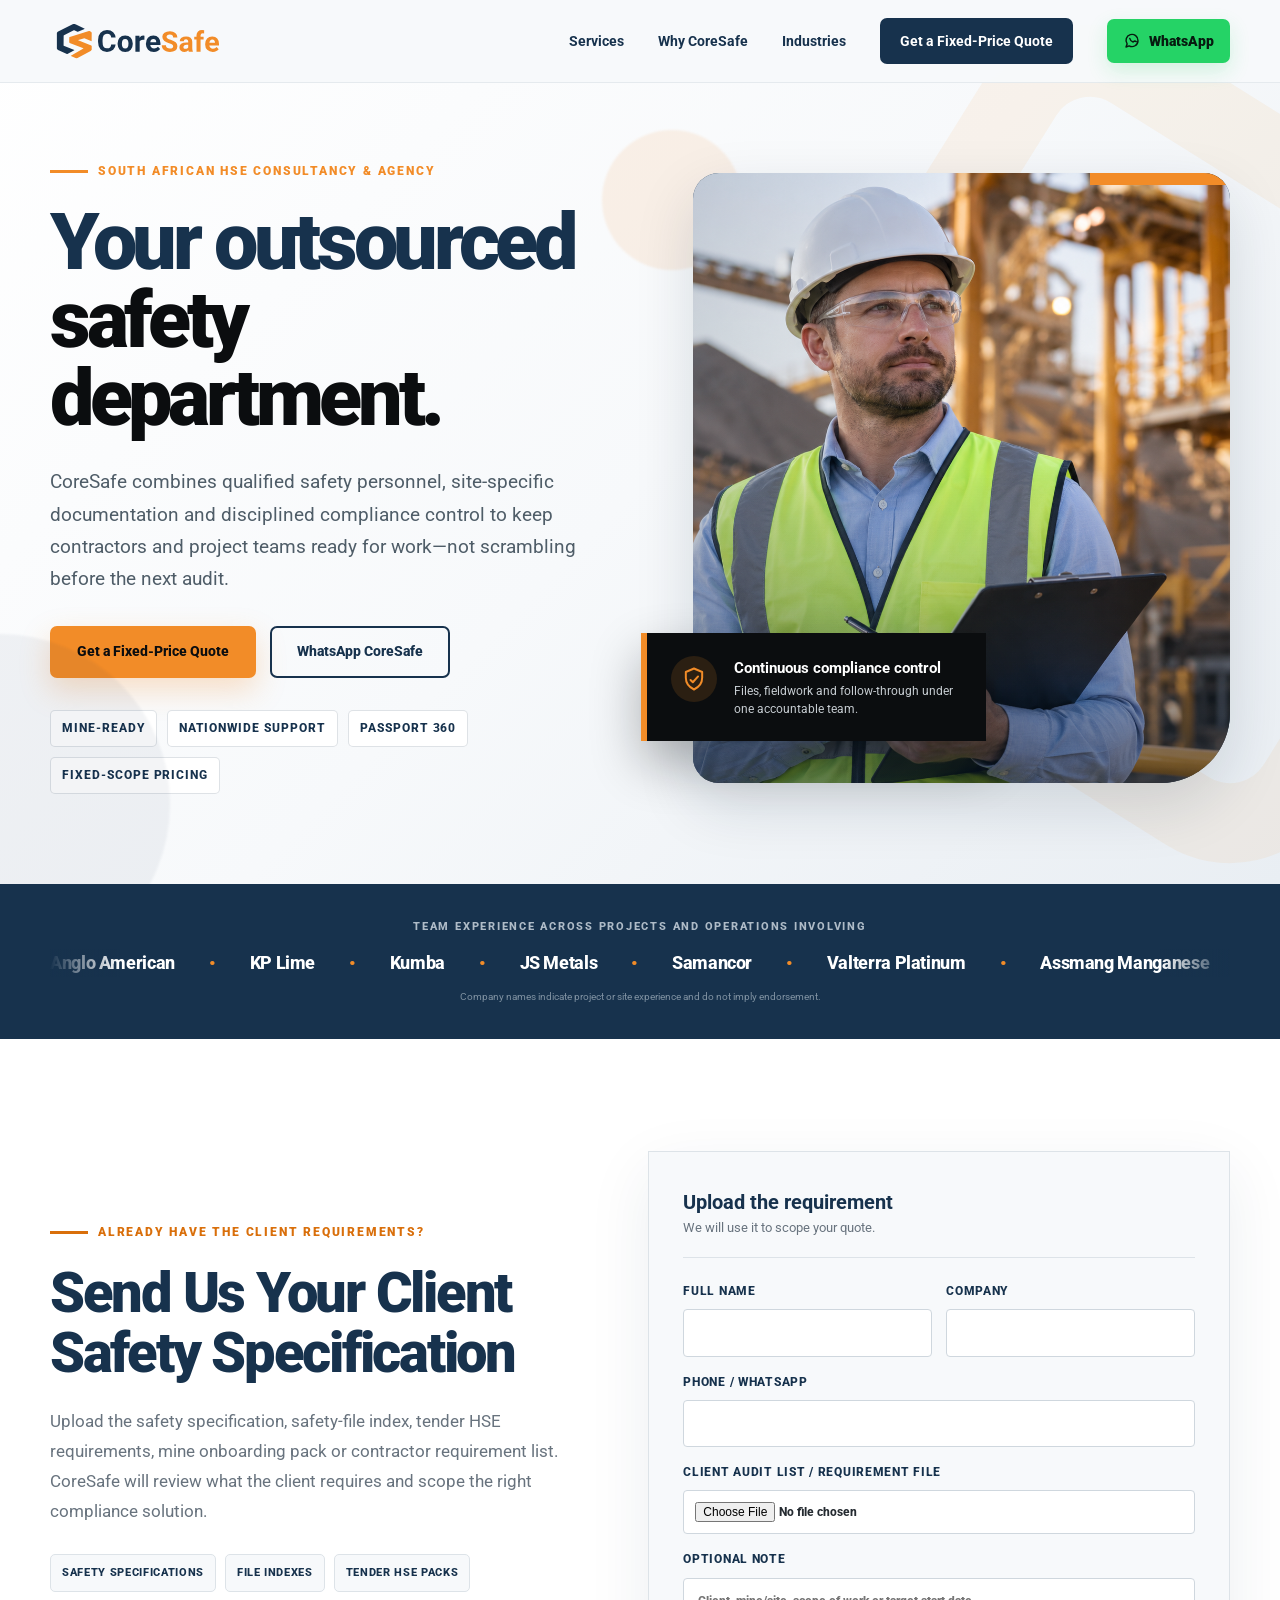
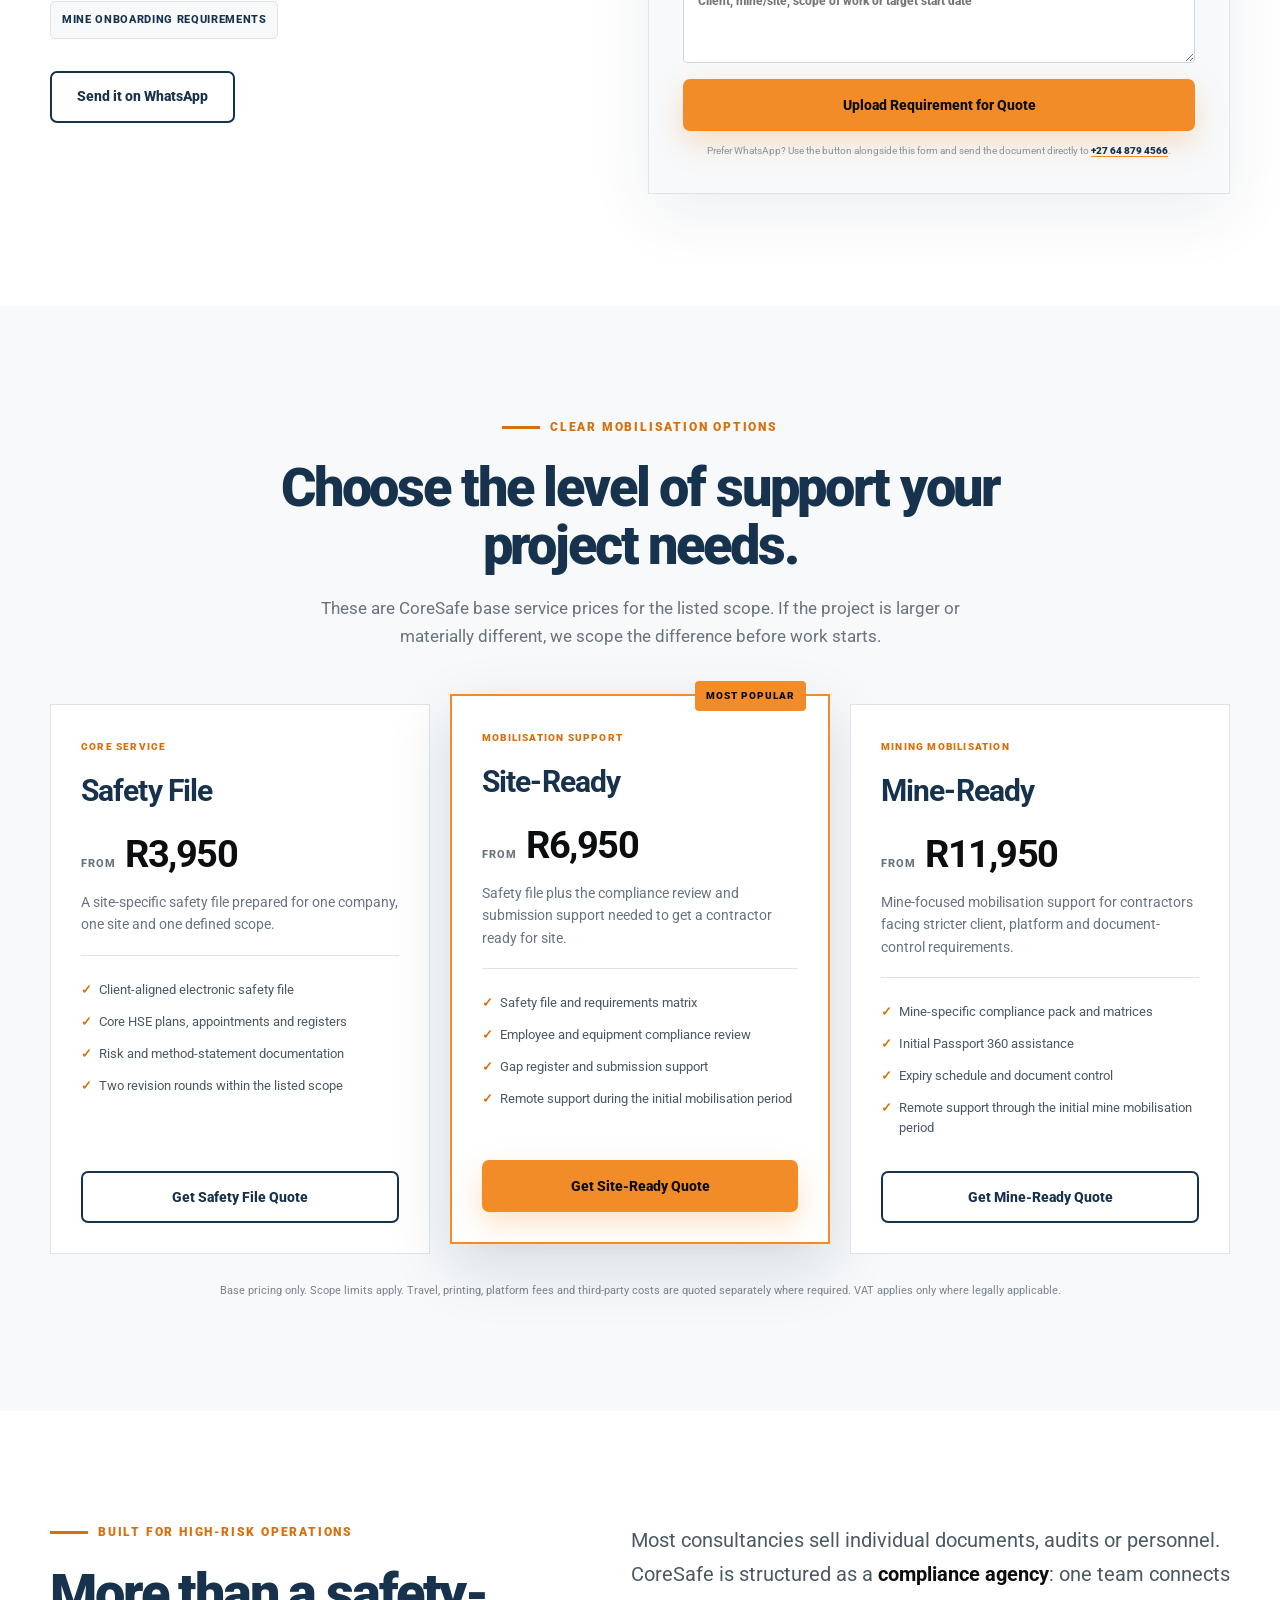
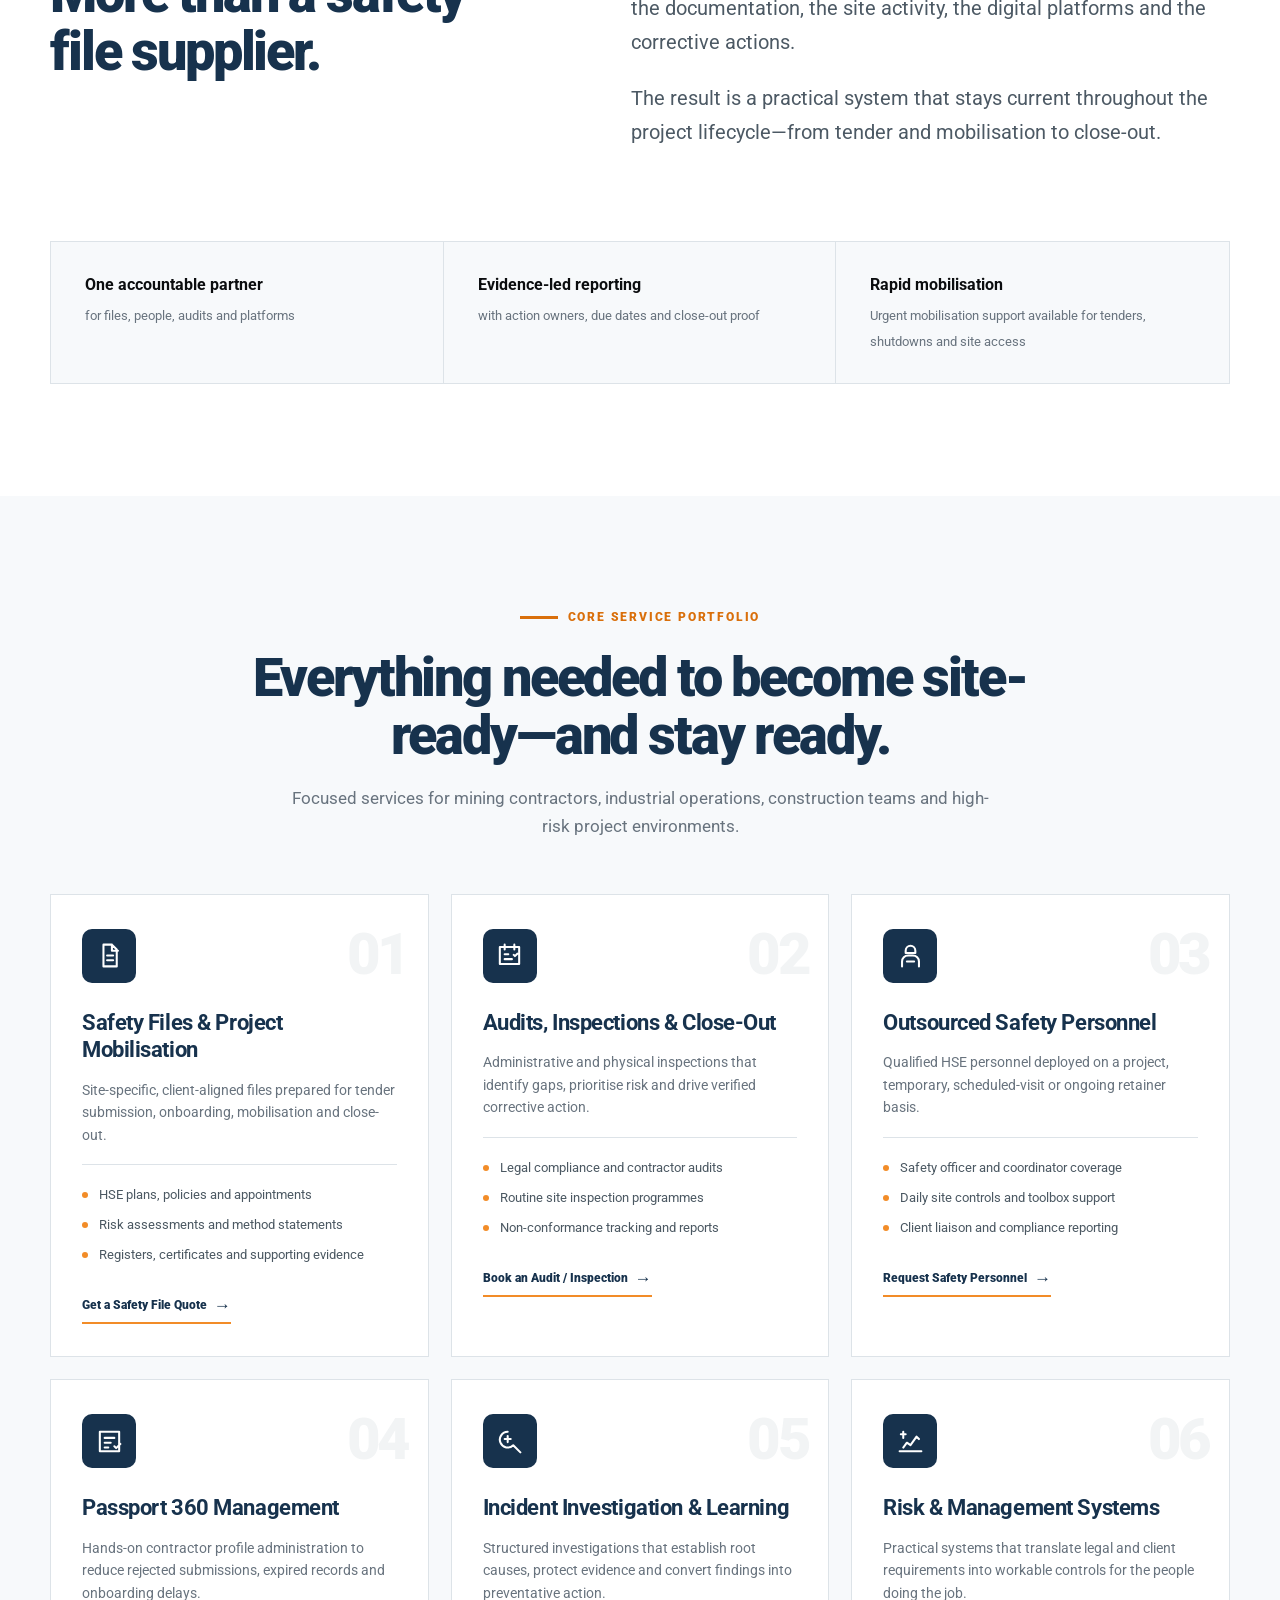
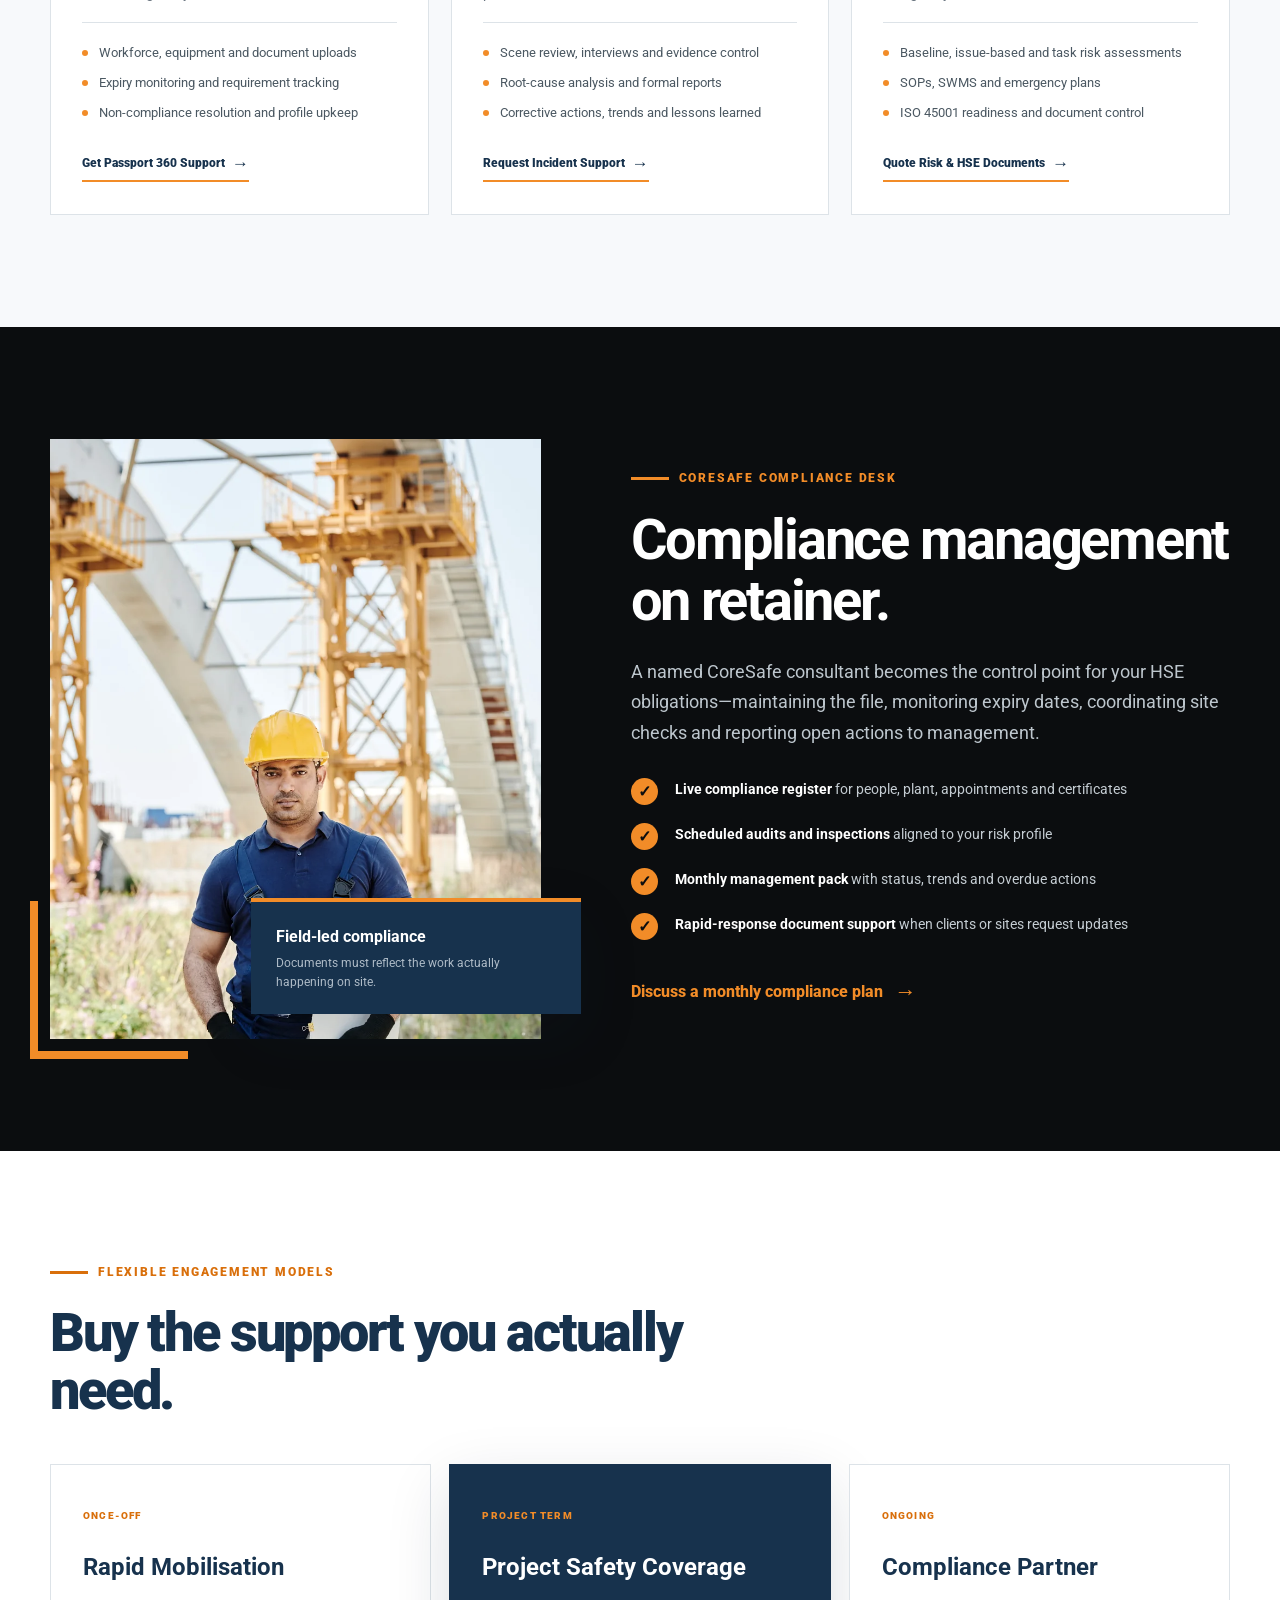
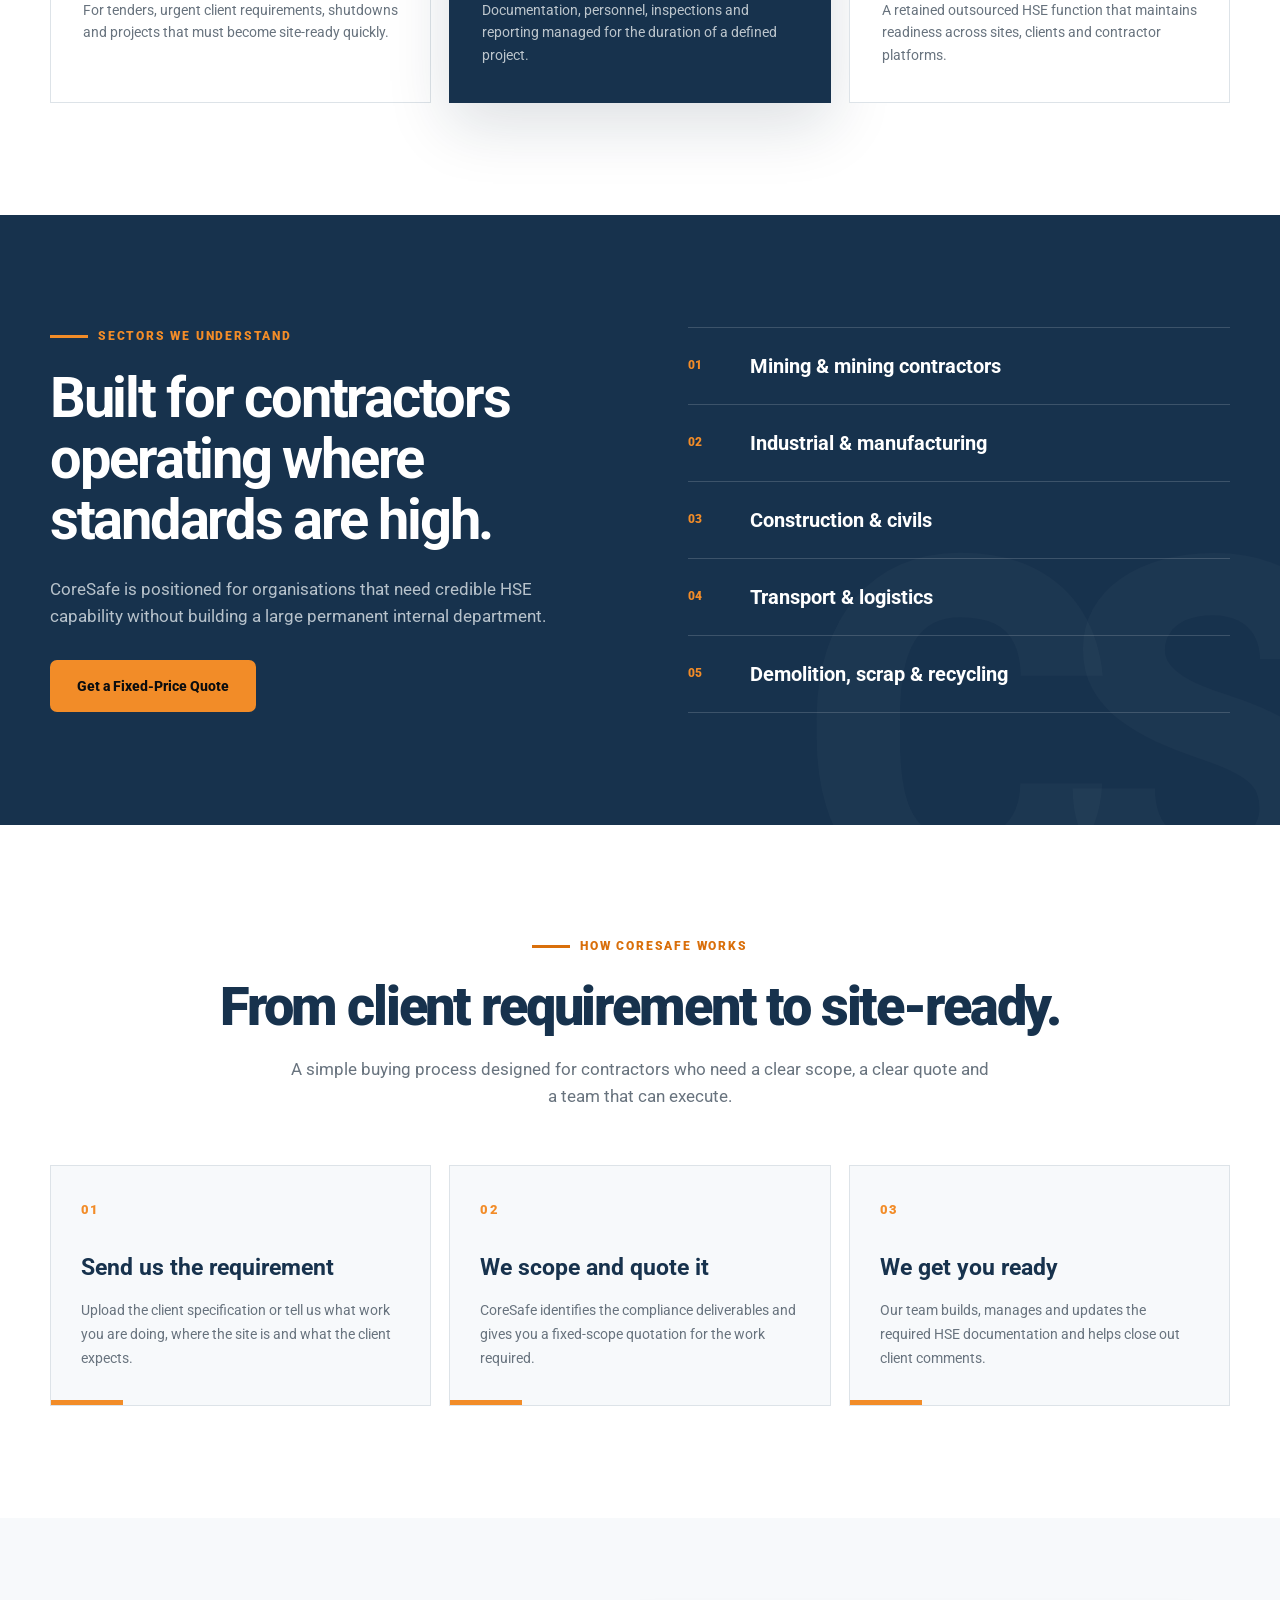
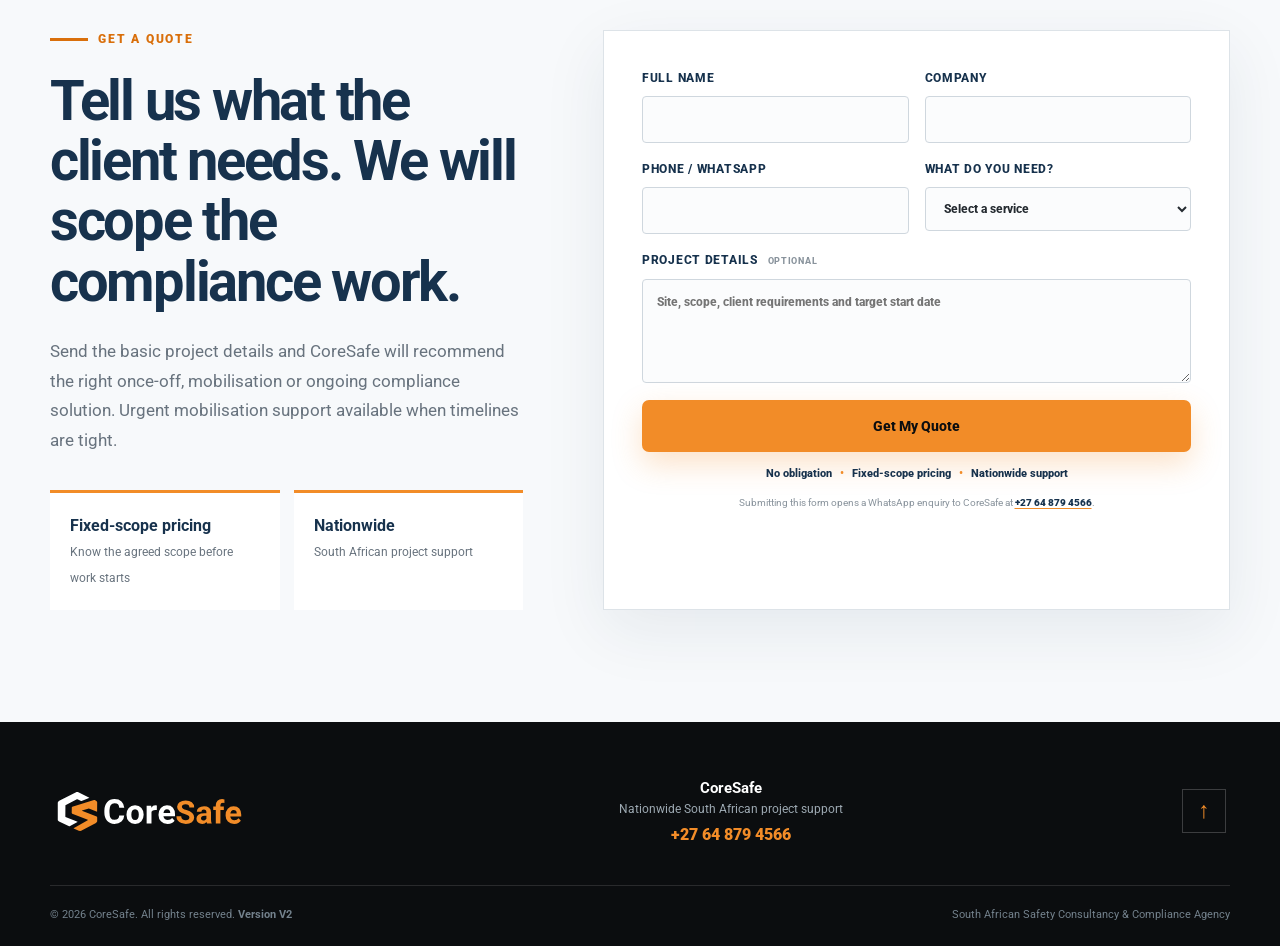
==== index.html @ 582e7f37 "Add files via upload" ====
<!doctype html>
<!-- Self-contained CoreSafe website: CSS, JavaScript and images are embedded for local Windows viewing. -->
<html lang="en-ZA">
<head>
  <meta charset="utf-8">
  <meta name="viewport" content="width=device-width, initial-scale=1">
  <title>CoreSafe | Safety Compliance Agency South Africa</title>
  <meta name="description" content="CoreSafe is a South African safety consultancy and outsourced HSE agency helping mining contractors, industrial businesses and project teams stay site-ready, audit-ready and compliant.">
  <meta name="theme-color" content="#17324D">
  <meta property="og:title" content="CoreSafe | Your Outsourced Safety Department">
  <meta property="og:description" content="Safety files, audits, inspections, incident investigations, outsourced safety personnel and Passport 360 management.">
  <meta property="og:type" content="website">
  <meta property="og:image" content="[data-uri]">
  <link rel="icon" href="[data-uri]">
  <link rel="apple-touch-icon" href="[data-uri]">
  <link rel="preconnect" href="https://fonts.googleapis.com">
  <link rel="preconnect" href="https://fonts.gstatic.com" crossorigin>
  <link href="https://fonts.googleapis.com/css2?family=Roboto:wght@400;500;700;800;900&display=swap" rel="stylesheet">
  <style>
:root {
  --navy:#17324D; --navy-dark:#0F2539; --orange:#F28C28; --orange-dark:#D96F0B;
  --cool:#F7F9FB; --white:#FFFFFF; --charcoal:#252B31; --black:#0B0D0F;
  --grey:#68737E; --line:#DDE3E8; --shadow:0 22px 60px rgba(15,37,57,.14);
  --radius:18px; --container:1180px;
}
*{box-sizing:border-box} html{scroll-behavior:smooth} body{margin:0;font-family:Roboto,Arial,sans-serif;color:var(--charcoal);background:var(--cool);line-height:1.6;-webkit-font-smoothing:antialiased}
img{max-width:100%;display:block} a{color:inherit;text-decoration:none} button,input,select,textarea{font:inherit}.container{width:min(var(--container),calc(100% - 40px));margin-inline:auto}.section-pad{padding:112px 0}.hidden{position:absolute!important;width:1px;height:1px;overflow:hidden;clip:rect(0,0,0,0)}
.skip-link{position:fixed;left:16px;top:-80px;background:var(--orange);color:var(--black);padding:12px 18px;z-index:1000;font-weight:800;border-radius:6px}.skip-link:focus{top:16px}
.site-header{position:fixed;top:0;left:0;right:0;z-index:100;background:rgba(247,249,251,.94);border-bottom:1px solid rgba(23,50,77,.08);backdrop-filter:blur(14px);transition:.25s}.site-header.scrolled{box-shadow:0 8px 32px rgba(15,37,57,.10)}.nav-wrap{height:82px;display:flex;align-items:center;justify-content:space-between}.brand img{width:190px;height:auto}.site-nav{display:flex;align-items:center;gap:34px;font-size:14px;font-weight:700;color:var(--navy)}.site-nav a:not(.nav-cta){position:relative}.site-nav a:not(.nav-cta)::after{content:"";position:absolute;left:0;right:100%;bottom:-7px;height:2px;background:var(--orange);transition:.2s}.site-nav a:not(.nav-cta):hover::after{right:0}.nav-cta{background:var(--navy);color:white;padding:12px 20px;border-radius:7px;transition:.2s}.nav-cta:hover{background:var(--orange);color:var(--black)}.whatsapp-button{display:inline-flex;align-items:center;gap:8px;background:#25D366;color:#071b10;padding:11px 16px;border-radius:7px;font-weight:900;transition:transform .2s,box-shadow .2s,background .2s;box-shadow:0 8px 20px rgba(37,211,102,.18)}.whatsapp-button:hover{background:#20bd5a;transform:translateY(-1px);box-shadow:0 12px 28px rgba(37,211,102,.25)}.whatsapp-button svg{width:18px;height:18px;fill:none;stroke:currentColor;stroke-width:1.9;stroke-linecap:round;stroke-linejoin:round;flex:0 0 auto}.nav-toggle{display:none;background:none;border:0;width:42px;height:42px;padding:9px}.nav-toggle span{display:block;height:2px;background:var(--navy);margin:5px 0;transition:.2s}
.hero{min-height:820px;padding:162px 0 90px;position:relative;overflow:hidden;background:linear-gradient(135deg,#fff 0%,#f7f9fb 52%,#e9eef3 100%)}.hero::before{content:"";position:absolute;width:520px;height:520px;right:-220px;top:100px;border:80px solid rgba(242,140,40,.07);transform:rotate(32deg);border-radius:120px}.hero-shape{position:absolute;border-radius:999px;filter:blur(1px)}.hero-shape-one{width:340px;height:340px;background:rgba(23,50,77,.05);left:-170px;bottom:-90px}.hero-shape-two{width:140px;height:140px;background:rgba(242,140,40,.10);left:47%;top:130px}.hero-grid{display:grid;grid-template-columns:1.03fr .97fr;align-items:center;gap:72px}.eyebrow{text-transform:uppercase;letter-spacing:.15em;font-size:12px;font-weight:900;color:var(--orange);display:flex;align-items:center;gap:10px;margin-bottom:22px}.eyebrow span{display:inline-block;width:38px;height:3px;background:currentColor}.eyebrow.dark{color:var(--orange-dark)}.eyebrow.light{color:var(--orange)}.hero h1{font-size:clamp(52px,6.2vw,82px);line-height:.98;letter-spacing:-.055em;margin:0;color:var(--navy);font-weight:900}.hero h1 em{font-style:normal;color:var(--black)}.hero-lead{font-size:19px;line-height:1.7;color:#4f5d68;max-width:650px;margin:30px 0}.hero-actions{display:flex;gap:14px;flex-wrap:wrap}.button{display:inline-flex;align-items:center;justify-content:center;min-height:52px;padding:0 25px;border-radius:7px;font-weight:800;font-size:14px;border:2px solid transparent;cursor:pointer;transition:transform .2s,box-shadow .2s,background .2s,color .2s}.button:hover{transform:translateY(-2px)}.button-primary{background:var(--orange);color:var(--black);box-shadow:0 12px 30px rgba(242,140,40,.25)}.button-primary:hover{background:#ff9c3a;box-shadow:0 16px 38px rgba(242,140,40,.32)}.button-secondary{border-color:var(--navy);color:var(--navy);background:transparent}.button-secondary:hover{background:var(--navy);color:white}.button-orange{background:var(--orange);color:var(--black)}.hero-badges{display:flex;gap:10px;flex-wrap:wrap;margin-top:32px}.hero-badges span{font-size:12px;font-weight:800;text-transform:uppercase;letter-spacing:.08em;padding:8px 11px;border:1px solid rgba(23,50,77,.14);background:white;border-radius:5px;color:var(--navy)}.hero-visual{position:relative}.hero-image-wrap{position:relative;border-radius:26px 26px 70px 26px;overflow:hidden;box-shadow:var(--shadow);height:610px;background:var(--navy)}.hero-image-wrap img{width:100%;height:100%;object-fit:cover;object-position:center 42%}.image-overlay{position:absolute;inset:0;background:linear-gradient(180deg,transparent 48%,rgba(15,37,57,.46)),linear-gradient(90deg,rgba(23,50,77,.16),transparent 46%)}.hero-image-wrap::after{content:"";position:absolute;width:140px;height:12px;background:var(--orange);right:0;top:0}.audit-card{position:absolute;left:-52px;bottom:42px;width:345px;background:var(--black);color:white;border-left:6px solid var(--orange);padding:23px 24px;display:grid;grid-template-columns:48px 1fr;gap:15px;box-shadow:0 22px 50px rgba(11,13,15,.30)}.audit-icon{width:46px;height:46px;border-radius:50%;background:rgba(242,140,40,.14);display:grid;place-items:center}.audit-icon svg{width:28px;fill:none;stroke:var(--orange);stroke-width:1.7;stroke-linecap:round;stroke-linejoin:round}.audit-card strong{display:block;font-size:15px;margin-bottom:3px}.audit-card span{font-size:12px;color:#c7cdd2;line-height:1.45;display:block}
.experience-strip{background:var(--navy);color:white;padding:34px 0;text-align:center;overflow:hidden}.experience-strip p{font-size:11px;text-transform:uppercase;letter-spacing:.16em;color:#aebbc7;font-weight:800;margin:0 0 13px}.experience-marquee{width:100%;overflow:hidden;position:relative}.experience-marquee::before,.experience-marquee::after{content:"";position:absolute;top:0;bottom:0;width:70px;z-index:2;pointer-events:none}.experience-marquee::before{left:0;background:linear-gradient(90deg,var(--navy),rgba(23,50,77,0))}.experience-marquee::after{right:0;background:linear-gradient(270deg,var(--navy),rgba(23,50,77,0))}.experience-track{display:flex;align-items:center;width:max-content;animation:experience-scroll 28s linear infinite;will-change:transform}.experience-marquee:hover .experience-track{animation-play-state:paused}.experience-names{display:flex;align-items:center;gap:34px;flex:0 0 auto;padding-right:34px}.experience-names span{font-weight:800;font-size:18px;letter-spacing:-.02em;white-space:nowrap}.experience-names span::after{content:"•";color:var(--orange);margin-left:34px}.experience-strip small{display:block;margin-top:12px;color:#7f91a1;font-size:10px}@keyframes experience-scroll{from{transform:translateX(0)}to{transform:translateX(-50%)}}
.positioning{background:white}.positioning-grid{display:grid;grid-template-columns:.9fr 1.1fr;gap:90px;align-items:start}.section-heading h2{font-size:clamp(38px,4.2vw,60px);line-height:1.08;letter-spacing:-.04em;color:var(--navy);margin:0;font-weight:900}.section-heading p{color:var(--grey);max-width:700px;font-size:17px;margin:20px auto 0}.section-heading.centre{text-align:center;max-width:850px;margin:0 auto 54px}.section-heading.centre .eyebrow{justify-content:center}.positioning-copy p{font-size:20px;color:#4c5964;margin:0 0 22px;line-height:1.7}.positioning-copy strong{color:var(--black)}.stat-band{margin-top:70px;background:var(--cool);border:1px solid var(--line);display:grid;grid-template-columns:repeat(3,1fr)}.stat-band>div{padding:30px 34px;border-right:1px solid var(--line)}.stat-band>div:last-child{border-right:0}.stat-band strong{display:block;color:var(--black);font-size:16px;margin-bottom:4px}.stat-band span{font-size:13px;color:var(--grey)}
.services{background:var(--cool)}.service-grid{display:grid;grid-template-columns:repeat(3,1fr);gap:22px}.service-card{position:relative;background:white;border:1px solid var(--line);padding:34px 31px 32px;min-height:420px;overflow:hidden;transition:.25s}.service-card:hover{transform:translateY(-7px);box-shadow:var(--shadow);border-color:transparent}.service-number{position:absolute;right:20px;top:13px;font-size:58px;font-weight:900;color:rgba(23,50,77,.055);letter-spacing:-.06em}.service-icon{width:54px;height:54px;background:var(--navy);border-radius:10px;display:grid;place-items:center;margin-bottom:26px;transition:.25s}.service-card:hover .service-icon{background:var(--orange)}.service-icon svg{width:29px;fill:none;stroke:white;stroke-width:1.7;stroke-linecap:round;stroke-linejoin:round}.service-card:hover .service-icon svg{stroke:var(--black)}.service-card h3{font-size:22px;line-height:1.25;color:var(--navy);margin:0 0 15px;letter-spacing:-.02em}.service-card p{font-size:14px;color:var(--grey);margin:0 0 18px}.service-card ul{padding:0;margin:0;list-style:none;border-top:1px solid var(--line);padding-top:15px}.service-card li{font-size:12.5px;color:#4b5862;padding:5px 0 5px 17px;position:relative}.service-card li::before{content:"";width:6px;height:6px;background:var(--orange);position:absolute;left:0;top:12px;border-radius:50%}
.control-section{background:var(--black);color:white}.control-grid{display:grid;grid-template-columns:.9fr 1.1fr;gap:90px;align-items:center}.control-image{position:relative}.control-image img{height:600px;width:100%;object-fit:cover;object-position:center 35%;filter:saturate(.82) contrast(1.03)}.control-image::before{content:"";position:absolute;left:-20px;bottom:-20px;width:150px;height:150px;border-left:8px solid var(--orange);border-bottom:8px solid var(--orange);z-index:2}.control-caption{position:absolute;bottom:25px;right:-40px;background:var(--navy);max-width:330px;padding:22px 25px;border-top:4px solid var(--orange);box-shadow:var(--shadow)}.control-caption strong{display:block;font-size:16px}.control-caption span{display:block;font-size:12px;color:#aebbc7;margin-top:4px}.control-copy h2,.industries-copy h2{font-size:clamp(40px,4.4vw,62px);line-height:1.08;letter-spacing:-.04em;margin:0 0 25px;color:white}.control-copy>p{color:#bdc6cd;font-size:18px;line-height:1.7;margin-bottom:30px}.check-list{display:grid;gap:18px}.check-list>div{display:grid;grid-template-columns:32px 1fr;gap:12px;align-items:start}.check-list i{font-style:normal;width:27px;height:27px;display:grid;place-items:center;border-radius:50%;background:var(--orange);color:var(--black);font-weight:900}.check-list span{font-size:14px;color:#c5cdd3}.check-list strong{color:white}.text-link{display:inline-flex;gap:12px;align-items:center;color:var(--orange);font-weight:800;margin-top:34px}.text-link span{font-size:22px;transition:.2s}.text-link:hover span{transform:translateX(5px)}
.models{background:white}.models .section-heading{max-width:760px;margin-bottom:44px}.model-grid{display:grid;grid-template-columns:repeat(3,1fr);gap:18px}.model-card{border:1px solid var(--line);padding:36px 32px;position:relative;background:white}.model-card.featured{background:var(--navy);color:white;border-color:var(--navy);transform:translateY(-10px);box-shadow:var(--shadow)}.model-tag{display:inline-block;text-transform:uppercase;letter-spacing:.12em;font-size:10px;font-weight:900;color:var(--orange-dark);margin-bottom:24px}.model-card.featured .model-tag{color:var(--orange)}.model-card h3{margin:0 0 12px;color:var(--navy);font-size:24px}.model-card.featured h3{color:white}.model-card p{margin:0;color:var(--grey);font-size:14px}.model-card.featured p{color:#bdc6cd}
.industries{background:var(--navy);color:white;position:relative;overflow:hidden}.industries::after{content:"CS";position:absolute;right:-20px;bottom:-150px;font-size:480px;line-height:1;font-weight:900;color:rgba(255,255,255,.025);letter-spacing:-.12em}.industries-grid{display:grid;grid-template-columns:1fr 1fr;gap:95px;position:relative;z-index:1}.industries-copy p{color:#b7c2cb;font-size:17px;max-width:580px;margin-bottom:30px}.industry-list{border-top:1px solid rgba(255,255,255,.16)}.industry-list div{display:grid;grid-template-columns:62px 1fr;align-items:center;border-bottom:1px solid rgba(255,255,255,.16);padding:22px 0}.industry-list span{color:var(--orange);font-size:12px;font-weight:900}.industry-list strong{font-size:20px}
.contact{background:var(--cool)}.contact-grid{display:grid;grid-template-columns:.86fr 1.14fr;gap:80px}.contact-copy h2{font-size:clamp(40px,4.4vw,62px);line-height:1.07;letter-spacing:-.04em;color:var(--navy);margin:0 0 25px}.contact-copy>p{font-size:17px;color:var(--grey);line-height:1.75}.contact-points{display:grid;grid-template-columns:1fr 1fr;gap:14px;margin-top:34px}.contact-points>div{border-top:3px solid var(--orange);background:white;padding:20px}.contact-points strong{display:block;color:var(--navy)}.contact-points span{font-size:12px;color:var(--grey)}.contact-form{background:white;padding:38px;border:1px solid var(--line);box-shadow:0 20px 60px rgba(23,50,77,.08)}.field-row{display:grid;grid-template-columns:1fr 1fr;gap:16px}.contact-form label{display:block;font-size:12px;text-transform:uppercase;letter-spacing:.06em;font-weight:800;color:var(--navy);margin-bottom:17px}.contact-form input,.contact-form select,.contact-form textarea{display:block;width:100%;border:1px solid #cfd7de;background:#fbfcfd;margin-top:8px;padding:13px 14px;color:var(--charcoal);outline:none;border-radius:4px;transition:.2s}.contact-form input:focus,.contact-form select:focus,.contact-form textarea:focus{border-color:var(--orange);box-shadow:0 0 0 3px rgba(242,140,40,.13)}.form-button{width:100%;border:0}.form-note{font-size:10px;color:#8a949d;text-align:center;margin:12px 0 0}.form-note a{color:var(--navy);font-weight:900;text-decoration:underline;text-decoration-color:var(--orange);text-underline-offset:2px}
.site-footer{background:var(--black);color:white;padding:54px 0 22px}.footer-top{display:grid;grid-template-columns:230px 1fr 48px;gap:40px;align-items:center;padding-bottom:38px;border-bottom:1px solid rgba(255,255,255,.12)}.footer-top img{width:215px}.footer-top p{color:#9da9b2;margin:0;text-align:center}.back-top{width:44px;height:44px;border:1px solid rgba(255,255,255,.2);display:grid;place-items:center;color:var(--orange);font-size:23px}.back-top:hover{background:var(--orange);color:var(--black)}.footer-bottom{padding-top:20px;display:flex;justify-content:space-between;color:#73818c;font-size:11px}
.reveal{opacity:0;transform:translateY(24px);transition:opacity .65s ease,transform .65s ease}.reveal.visible{opacity:1;transform:none}.delay-1{transition-delay:.1s}.delay-2{transition-delay:.2s}
@media (max-width:980px){.section-pad{padding:85px 0}.hero-grid,.positioning-grid,.control-grid,.industries-grid,.contact-grid{grid-template-columns:1fr}.hero{padding-top:135px}.hero-grid{gap:55px}.hero-visual{max-width:680px}.audit-card{left:20px}.positioning-grid,.control-grid,.industries-grid,.contact-grid{gap:50px}.service-grid{grid-template-columns:repeat(2,1fr)}.stat-band{grid-template-columns:1fr}.stat-band>div{border-right:0;border-bottom:1px solid var(--line)}.stat-band>div:last-child{border-bottom:0}.control-image{max-width:720px}.control-caption{right:20px}.model-grid{grid-template-columns:1fr}.model-card.featured{transform:none}.industries::after{font-size:300px}.footer-top{grid-template-columns:1fr;text-align:center}.footer-top img{margin:auto}.back-top{margin:auto}.footer-bottom{flex-direction:column;gap:8px;text-align:center}}
@media (max-width:760px){.container{width:min(var(--container),calc(100% - 28px))}.nav-wrap{height:72px}.brand img{width:170px}.nav-toggle{display:block;z-index:2}.site-nav{position:absolute;left:0;right:0;top:71px;background:var(--cool);padding:24px 20px 28px;display:none;flex-direction:column;align-items:stretch;gap:8px;border-bottom:1px solid var(--line);box-shadow:0 18px 32px rgba(15,37,57,.12)}.site-nav.open{display:flex}.site-nav a{padding:11px 7px}.nav-cta{text-align:center;margin-top:6px}.whatsapp-button{justify-content:center;margin-top:0}.hero{min-height:auto;padding:125px 0 70px}.hero h1{font-size:48px}.hero-lead{font-size:16px}.hero-image-wrap{height:480px;border-radius:20px 20px 48px 20px}.audit-card{position:relative;left:auto;bottom:auto;width:calc(100% - 28px);margin:-58px auto 0}.experience-names{gap:26px;padding-right:26px}.experience-names span{font-size:15px}.experience-names span::after{margin-left:26px}.section-heading h2,.control-copy h2,.industries-copy h2,.contact-copy h2{font-size:38px}.positioning-copy p{font-size:17px}.service-grid{grid-template-columns:1fr}.service-card{min-height:auto}.control-image img{height:480px}.control-caption{position:relative;right:auto;bottom:auto;margin:-62px 20px 0}.field-row,.contact-points{grid-template-columns:1fr}.contact-form{padding:27px 20px}.footer-bottom{font-size:10px}}
@media (prefers-reduced-motion:reduce){html{scroll-behavior:auto}.reveal{opacity:1;transform:none;transition:none}.button,.service-card{transition:none}.experience-marquee{overflow-x:auto}.experience-track{animation:none;transform:none}}

</style>

<style id="v2-conversion-styles">
.specification-lead{background:white}.specification-grid{display:grid;grid-template-columns:.95fr 1.05fr;gap:72px;align-items:center}.specification-copy h2{font-size:clamp(40px,4.4vw,62px);line-height:1.06;letter-spacing:-.04em;color:var(--navy);margin:0 0 24px;font-weight:900}.specification-copy>p{font-size:17px;line-height:1.75;color:var(--grey);max-width:620px}.specification-cues{display:flex;flex-wrap:wrap;gap:9px;margin:28px 0}.specification-cues span{background:var(--cool);border:1px solid var(--line);color:var(--navy);font-size:11px;font-weight:800;text-transform:uppercase;letter-spacing:.06em;padding:9px 11px;border-radius:5px}.spec-whatsapp{margin-top:4px}.specification-form{background:var(--cool);border:1px solid var(--line);padding:34px;box-shadow:0 20px 60px rgba(23,50,77,.08)}.spec-form-heading{display:flex;flex-direction:column;margin-bottom:24px;padding-bottom:18px;border-bottom:1px solid var(--line)}.spec-form-heading strong{color:var(--navy);font-size:20px}.spec-form-heading span{color:var(--grey);font-size:13px}.specification-form label{display:block;font-size:12px;text-transform:uppercase;letter-spacing:.06em;font-weight:800;color:var(--navy);margin-bottom:16px}.specification-form input,.specification-form textarea{display:block;width:100%;border:1px solid #cfd7de;background:white;margin-top:8px;padding:13px 14px;color:var(--charcoal);outline:none;border-radius:4px}.specification-form input:focus,.specification-form textarea:focus{border-color:var(--orange);box-shadow:0 0 0 3px rgba(242,140,40,.13)}.specification-form .file-input{padding:11px;background:white}.specification-form .field-row{gap:14px}
.packages{background:var(--cool)}.package-grid{display:grid;grid-template-columns:repeat(3,1fr);gap:20px;align-items:stretch}.package-card{position:relative;background:white;border:1px solid var(--line);padding:34px 30px 30px;display:flex;flex-direction:column;min-height:550px}.package-card.package-featured{border:2px solid var(--orange);box-shadow:var(--shadow);transform:translateY(-10px)}.package-badge{position:absolute;top:-15px;right:22px;background:var(--orange);color:var(--black);padding:7px 11px;font-size:10px;text-transform:uppercase;letter-spacing:.1em;font-weight:900;border-radius:4px}.package-kicker{font-size:10px;text-transform:uppercase;letter-spacing:.12em;color:var(--orange-dark);font-weight:900;margin-bottom:12px}.package-card h3{margin:0;color:var(--navy);font-size:30px;letter-spacing:-.03em}.package-price{display:flex;align-items:baseline;gap:9px;margin:20px 0 18px}.package-price span{font-size:11px;text-transform:uppercase;letter-spacing:.1em;color:var(--grey);font-weight:800}.package-price strong{font-size:38px;line-height:1;color:var(--black);letter-spacing:-.04em}.package-card>p{font-size:14px;color:var(--grey);margin:0 0 19px}.package-card ul{padding:18px 0 0;margin:0 0 26px;list-style:none;border-top:1px solid var(--line)}.package-card li{font-size:12.5px;color:#4b5862;padding:6px 0 6px 18px;position:relative}.package-card li::before{content:"✓";position:absolute;left:0;color:var(--orange-dark);font-weight:900}.package-action{margin-top:auto;width:100%}.package-note{max-width:920px;margin:28px auto 0;text-align:center;color:#7a858e;font-size:11px;line-height:1.6}
.service-quote-link{display:inline-flex;align-items:center;gap:7px;margin-top:22px;color:var(--navy);font-size:12px;font-weight:900;border-bottom:2px solid var(--orange);padding-bottom:3px}.service-quote-link span{font-size:17px;transition:transform .2s}.service-quote-link:hover span{transform:translateX(4px)}
.how-it-works{background:white}.process-grid{display:grid;grid-template-columns:repeat(3,1fr);gap:18px}.process-card{background:var(--cool);border:1px solid var(--line);padding:34px 30px;position:relative;overflow:hidden}.process-number{display:block;color:var(--orange);font-size:13px;font-weight:900;letter-spacing:.1em;margin-bottom:30px}.process-card h3{font-size:23px;color:var(--navy);margin:0 0 12px}.process-card p{font-size:14px;color:var(--grey);margin:0;line-height:1.7}.process-card::after{content:"";position:absolute;left:0;bottom:0;width:72px;height:5px;background:var(--orange)}
.optional-label{font-size:9px;color:#89939c;margin-left:6px}.form-trust{text-align:center;color:var(--navy);font-size:11px;font-weight:800;margin:13px 0 0}.form-trust span{color:var(--orange);padding:0 5px}.footer-contact{display:flex;flex-direction:column;text-align:center;align-items:center}.footer-contact strong{font-size:15px}.footer-contact span{color:#9da9b2;font-size:12px}.footer-contact a{color:var(--orange);font-weight:900;margin-top:3px}.mobile-conversion-bar{display:none}
@media (max-width:980px){.specification-grid{grid-template-columns:1fr;gap:48px}.package-grid{grid-template-columns:1fr}.package-card.package-featured{transform:none}.package-card{min-height:auto}.process-grid{grid-template-columns:1fr}}
@media (max-width:760px){body{padding-bottom:66px}.specification-form{padding:27px 20px}.specification-copy h2{font-size:38px}.package-card{padding:30px 24px}.package-price strong{font-size:34px}.mobile-conversion-bar{position:fixed;display:grid;grid-template-columns:1fr 1fr;left:0;right:0;bottom:0;z-index:180;background:white;box-shadow:0 -10px 30px rgba(15,37,57,.18);border-top:1px solid var(--line)}.mobile-conversion-bar a{min-height:58px;display:grid;place-items:center;font-size:13px;font-weight:900;text-transform:uppercase;letter-spacing:.04em}.mobile-wa{background:#25D366;color:#071b10}.mobile-quote{background:var(--orange);color:var(--black)}}
@media (prefers-reduced-motion:reduce){.service-quote-link span{transition:none}}
</style>
</head>
<body data-site-version="V2">
  <a class="skip-link" href="#main">Skip to content</a>
  <header class="site-header" id="top">
    <div class="container nav-wrap">
      <a class="brand" href="#top" aria-label="CoreSafe home">
        <img src="[data-uri]" alt="CoreSafe">
      </a>
      <button class="nav-toggle" type="button" aria-label="Open menu" aria-expanded="false">
        <span></span><span></span><span></span>
      </button>
      <nav class="site-nav" aria-label="Primary navigation">
        <a href="#services">Services</a>
        <a href="#advantage">Why CoreSafe</a>
        <a href="#industries">Industries</a>
        <a href="#contact" class="nav-cta">Get a Fixed-Price Quote</a>
        <a class="whatsapp-button" href="https://wa.me/27648794566?text=Hi%20CoreSafe%2C%20I%27d%20like%20to%20discuss%20a%20safety%20compliance%20requirement." target="_blank" rel="noopener noreferrer" aria-label="WhatsApp CoreSafe">
          <svg viewBox="0 0 24 24" aria-hidden="true"><path d="M20 11.5a8 8 0 0 1-11.8 7L4 20l1.5-4.1A8 8 0 1 1 20 11.5Z"/><path d="M9 8.5c.5 2.3 2.2 4 4.5 4.9l1.2-1.2c.3-.3.7-.4 1-.2l2 .9"/></svg>
          <span>WhatsApp</span>
        </a>
      </nav>
    </div>
  </header>

  <main id="main">
    <section class="hero">
      <div class="hero-shape hero-shape-one"></div>
      <div class="hero-shape hero-shape-two"></div>
      <div class="container hero-grid">
        <div class="hero-copy reveal">
          <div class="eyebrow"><span></span> South African HSE consultancy & agency</div>
          <h1>Your outsourced<br><em>safety department.</em></h1>
          <p class="hero-lead">CoreSafe combines qualified safety personnel, site-specific documentation and disciplined compliance control to keep contractors and project teams ready for work—not scrambling before the next audit.</p>
          <div class="hero-actions">
            <a class="button button-primary" href="#contact">Get a Fixed-Price Quote</a>
            <a class="button button-secondary hero-whatsapp" href="https://wa.me/27648794566?text=Hi%20CoreSafe%2C%20I%27d%20like%20a%20quote%20for%20a%20safety%20compliance%20requirement." target="_blank" rel="noopener noreferrer">WhatsApp CoreSafe</a>
          </div>
          <div class="hero-badges" aria-label="Key capabilities">
            <span>Mine-Ready</span>
            <span>Nationwide support</span>
            <span>Passport 360</span>
          <span>Fixed-scope pricing</span>
          </div>
        </div>

        <div class="hero-visual reveal delay-1">
          <div class="hero-image-wrap">
            <img src="[data-uri]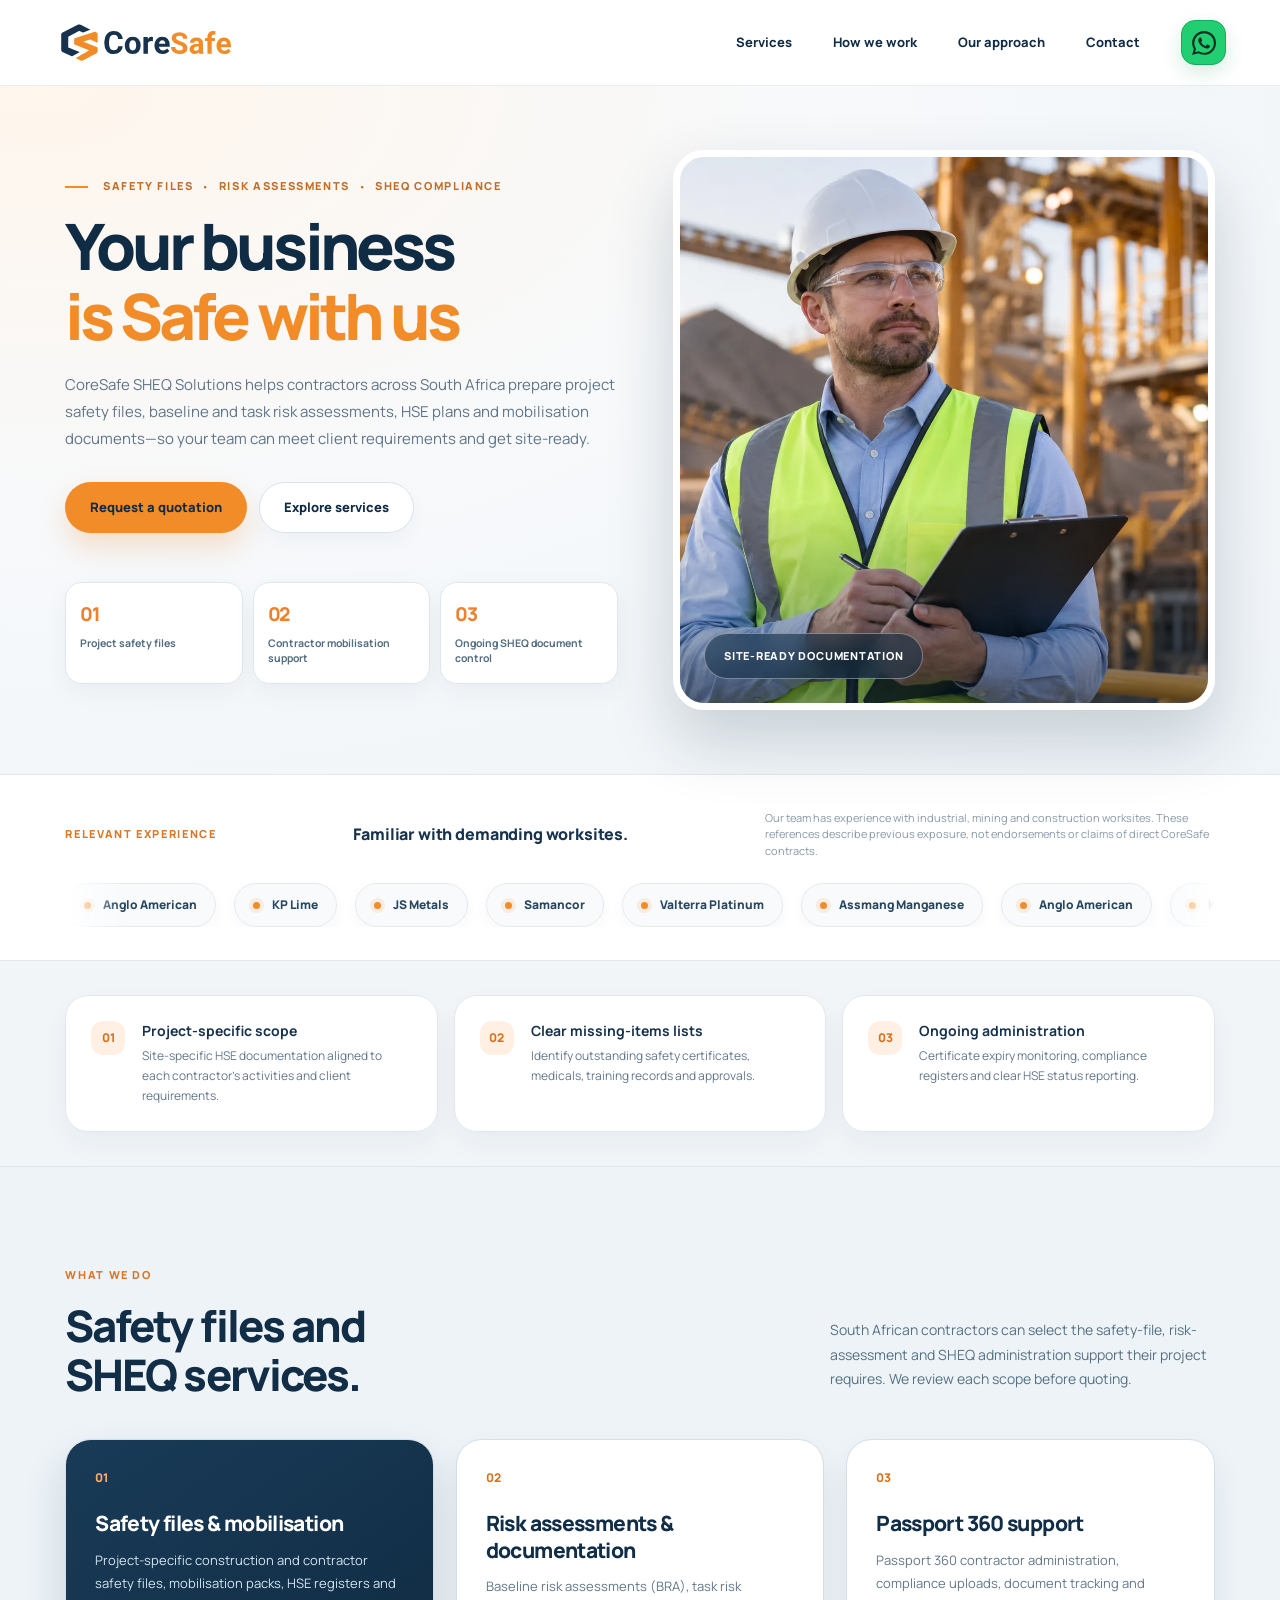
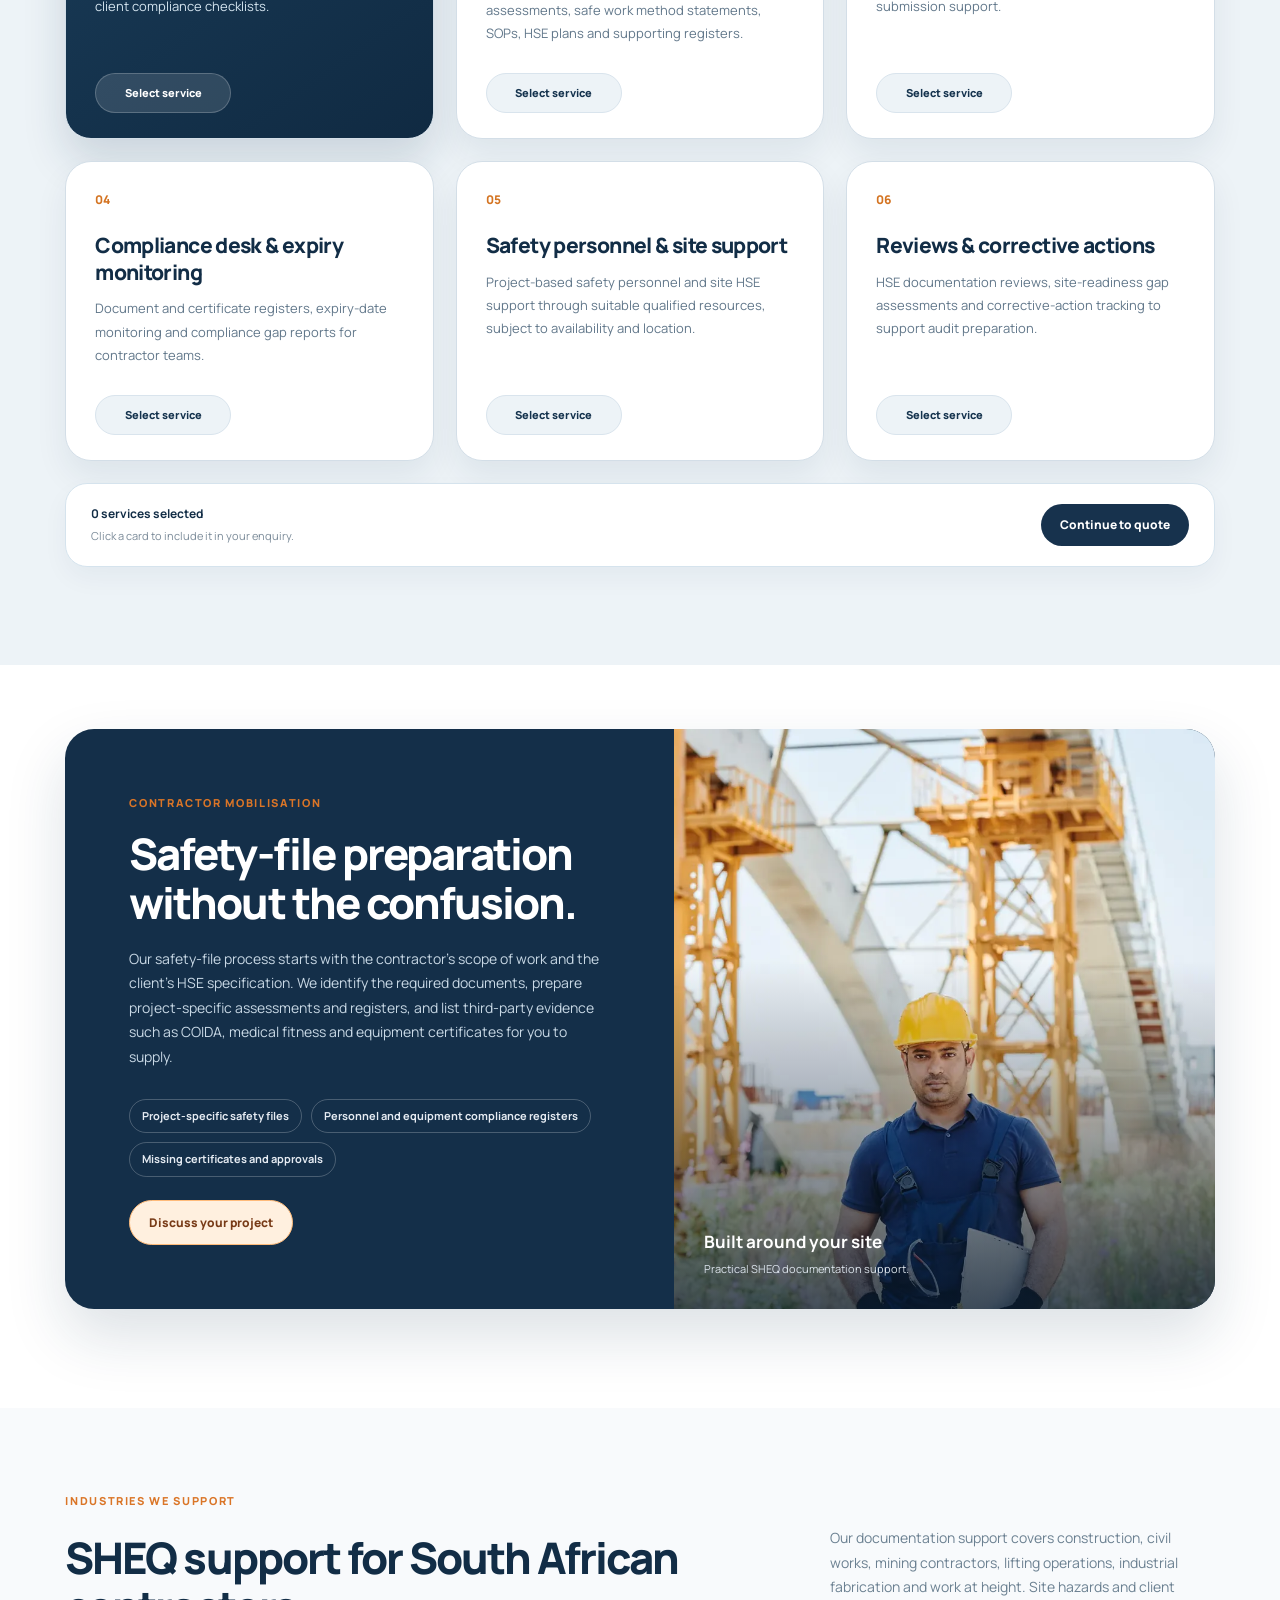
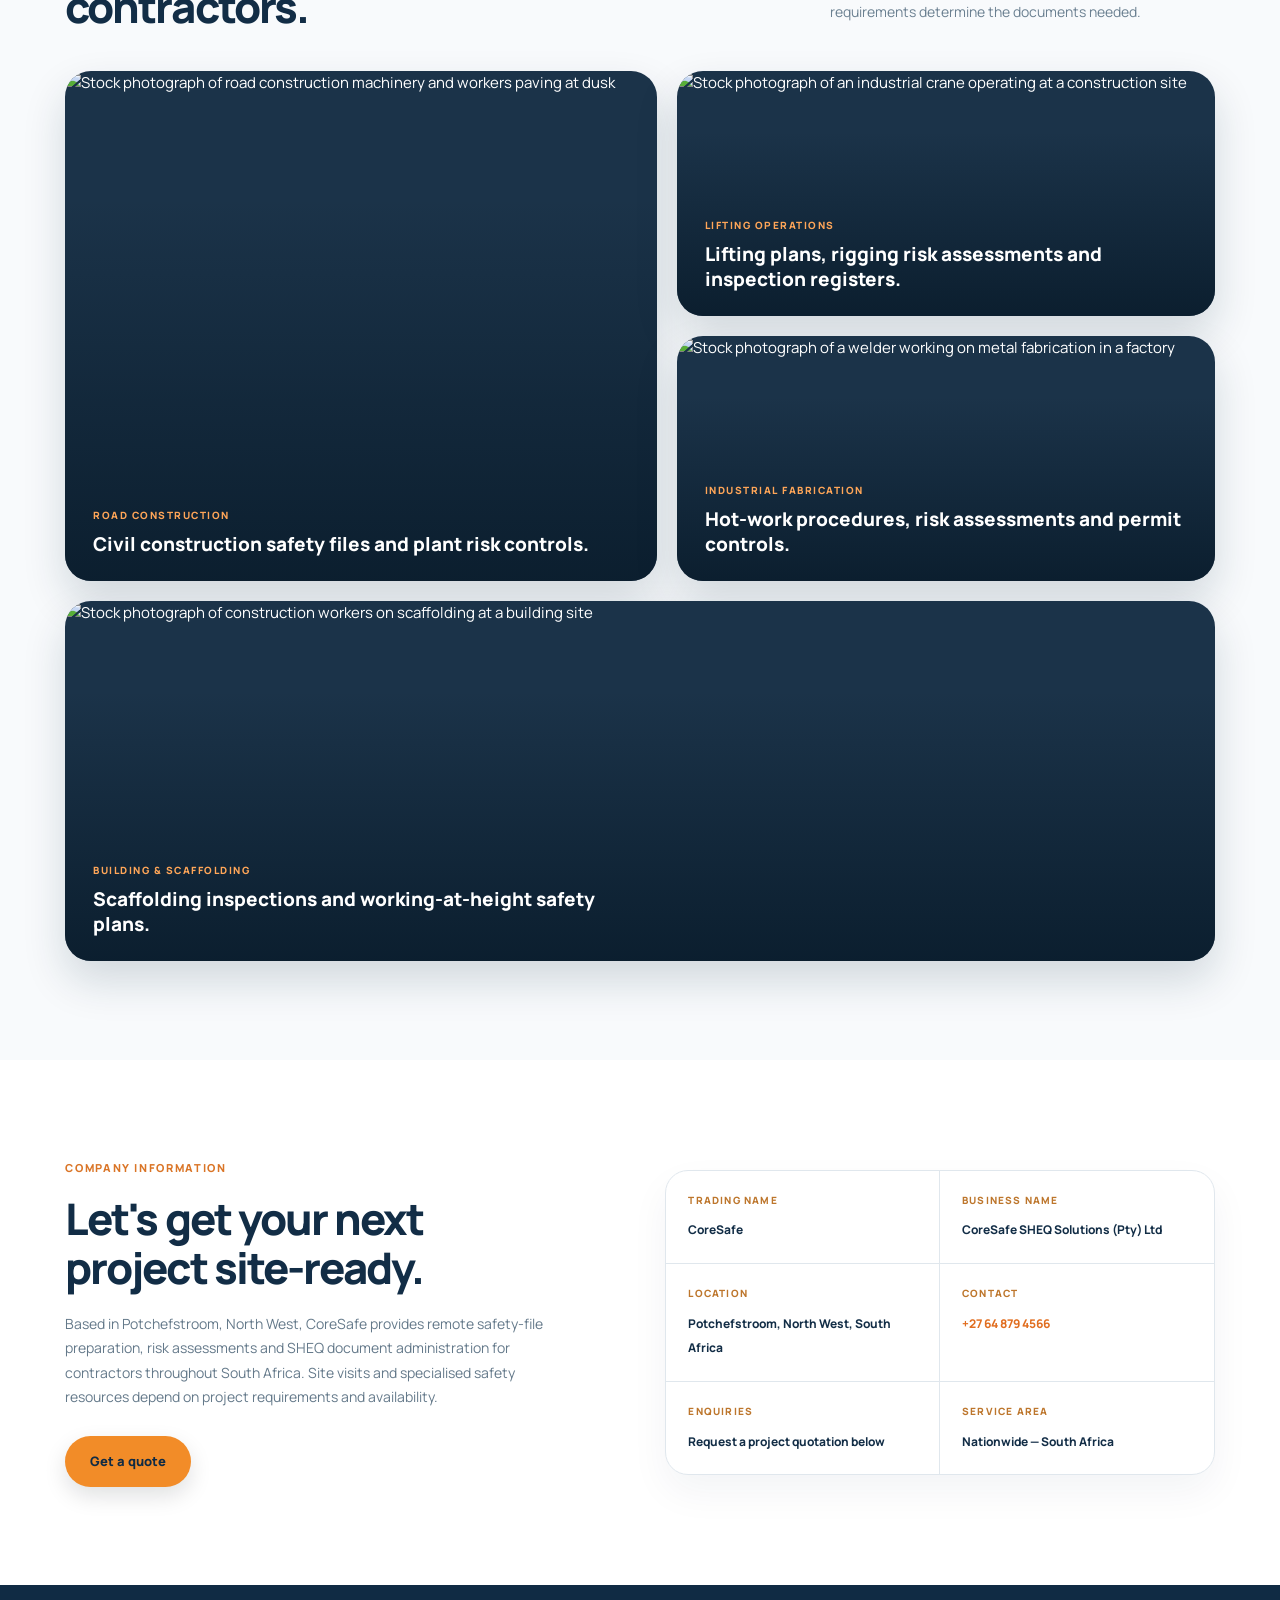
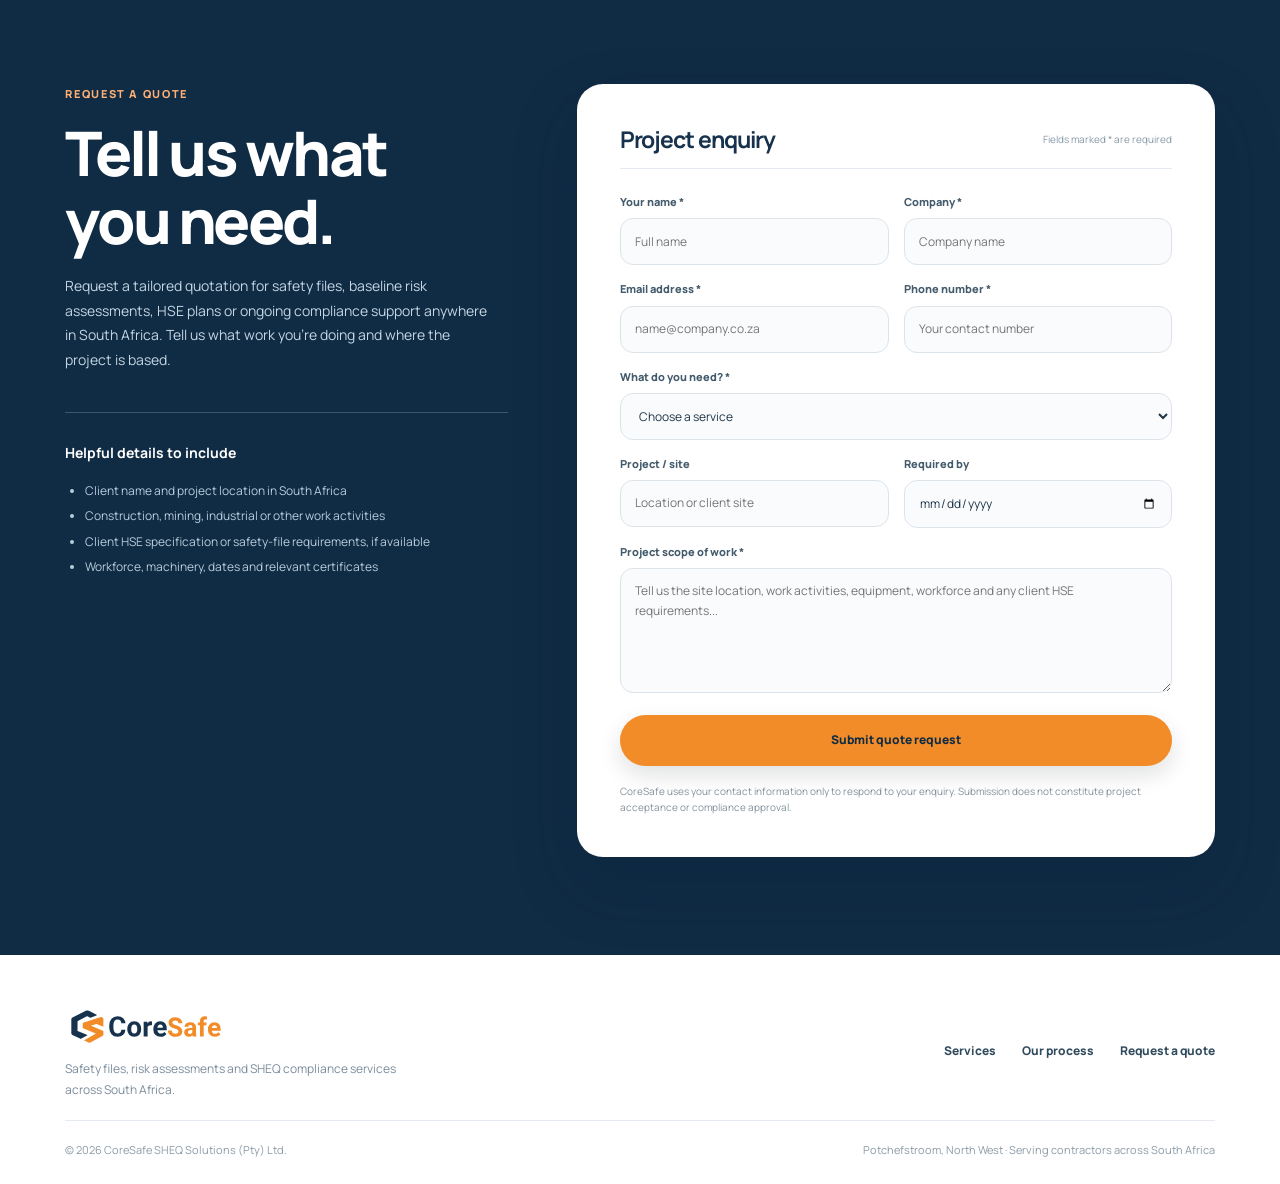
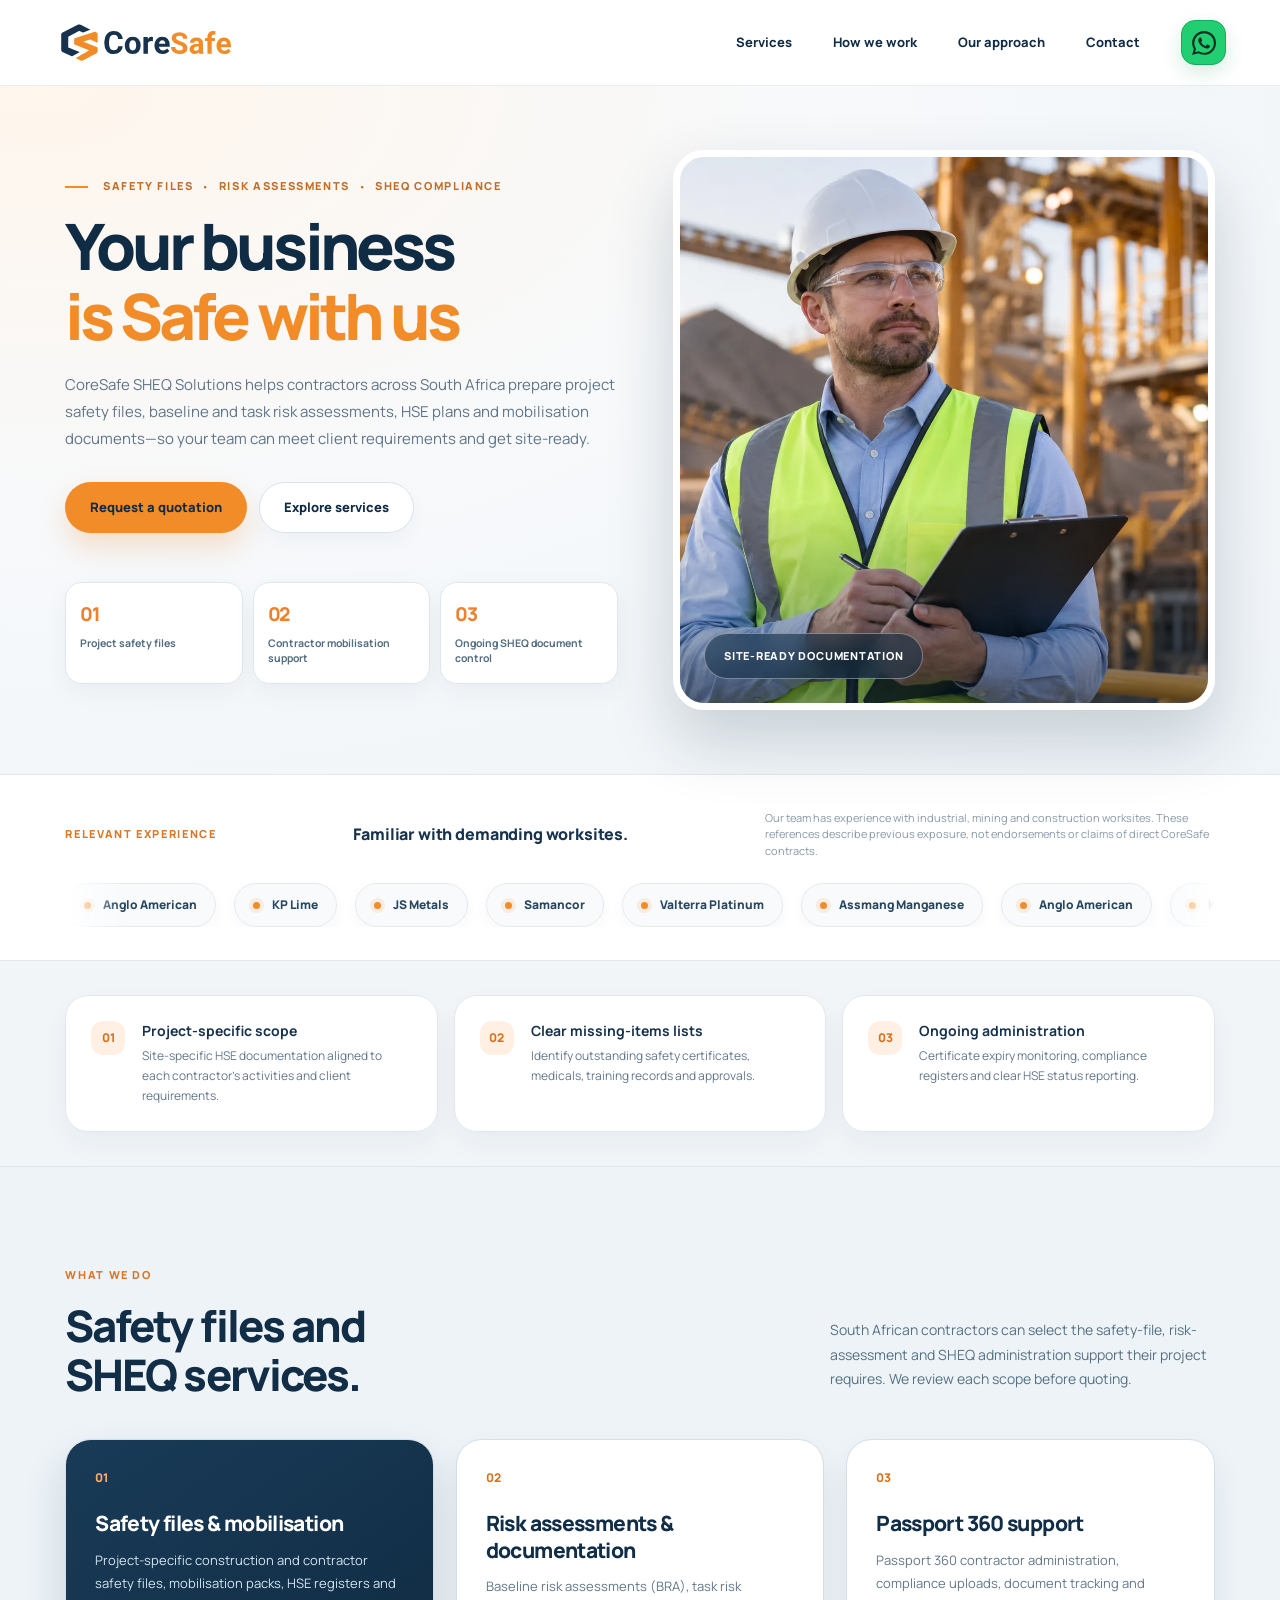
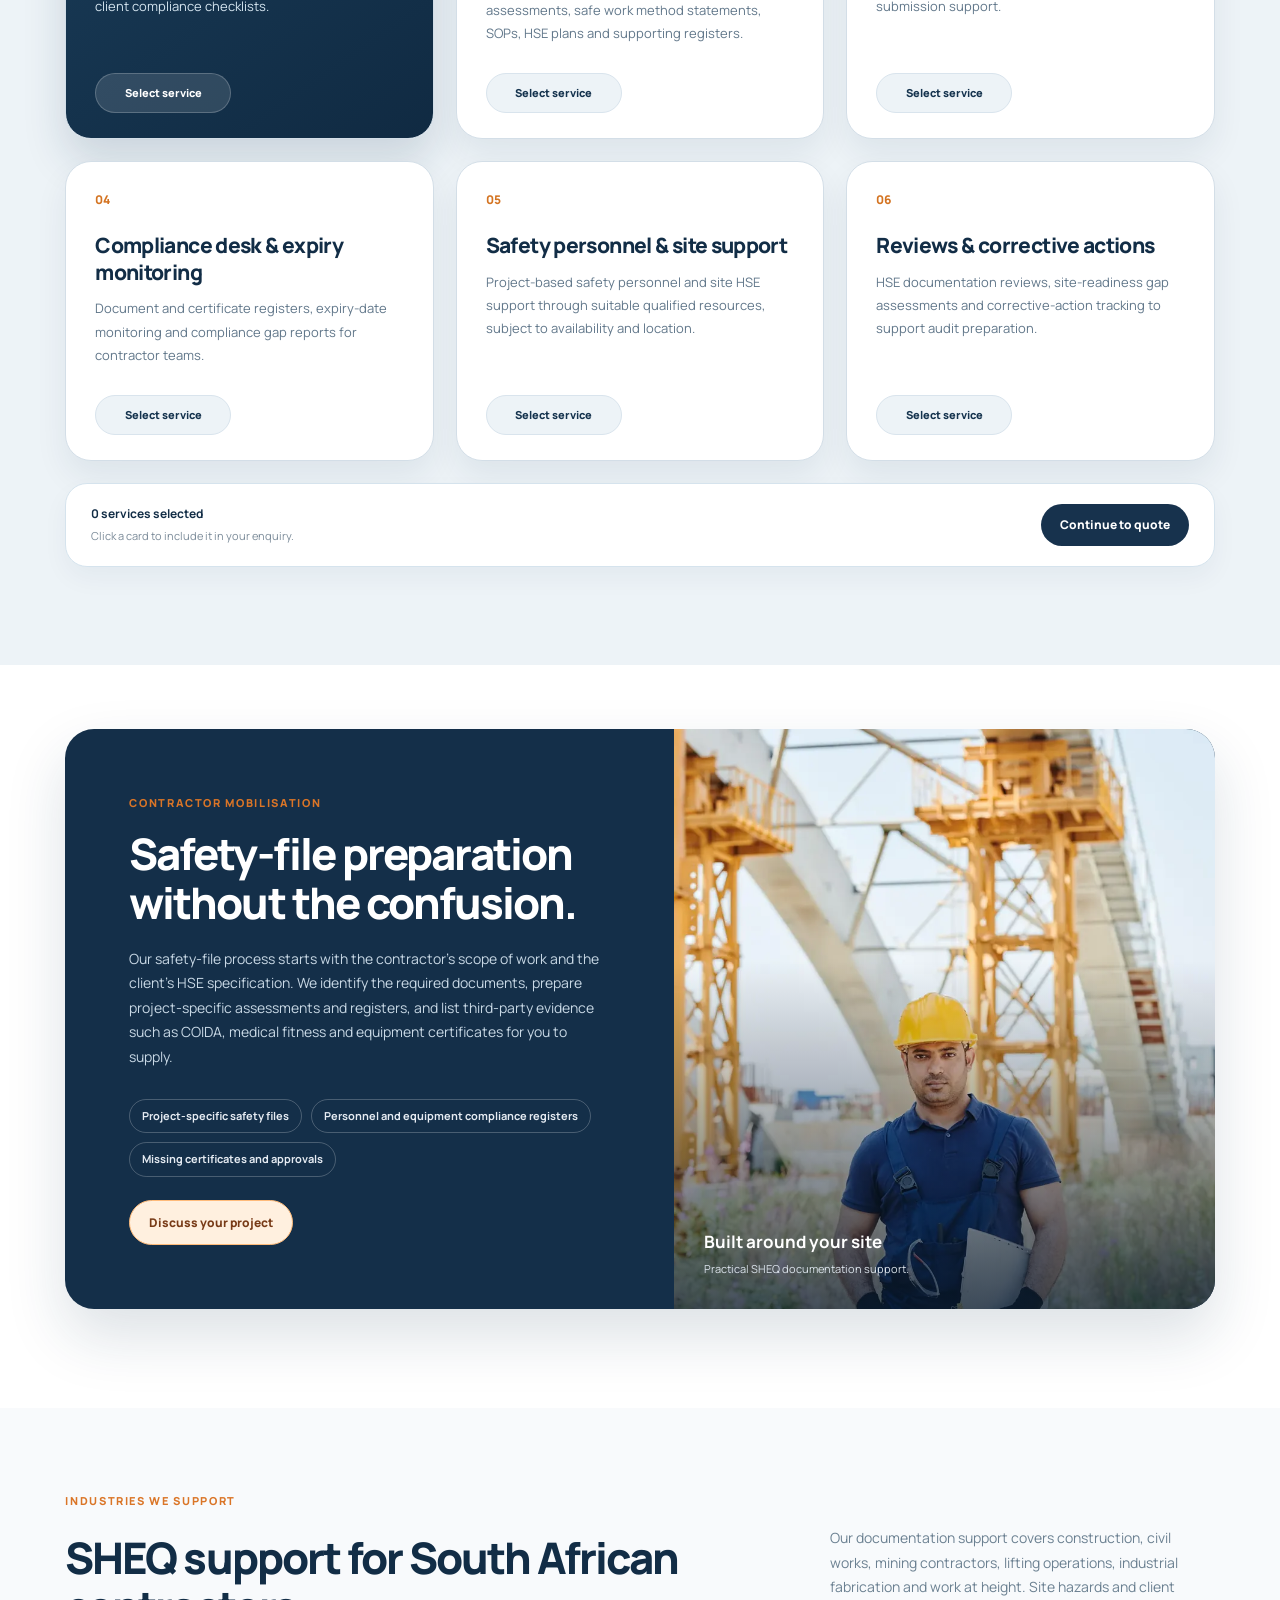
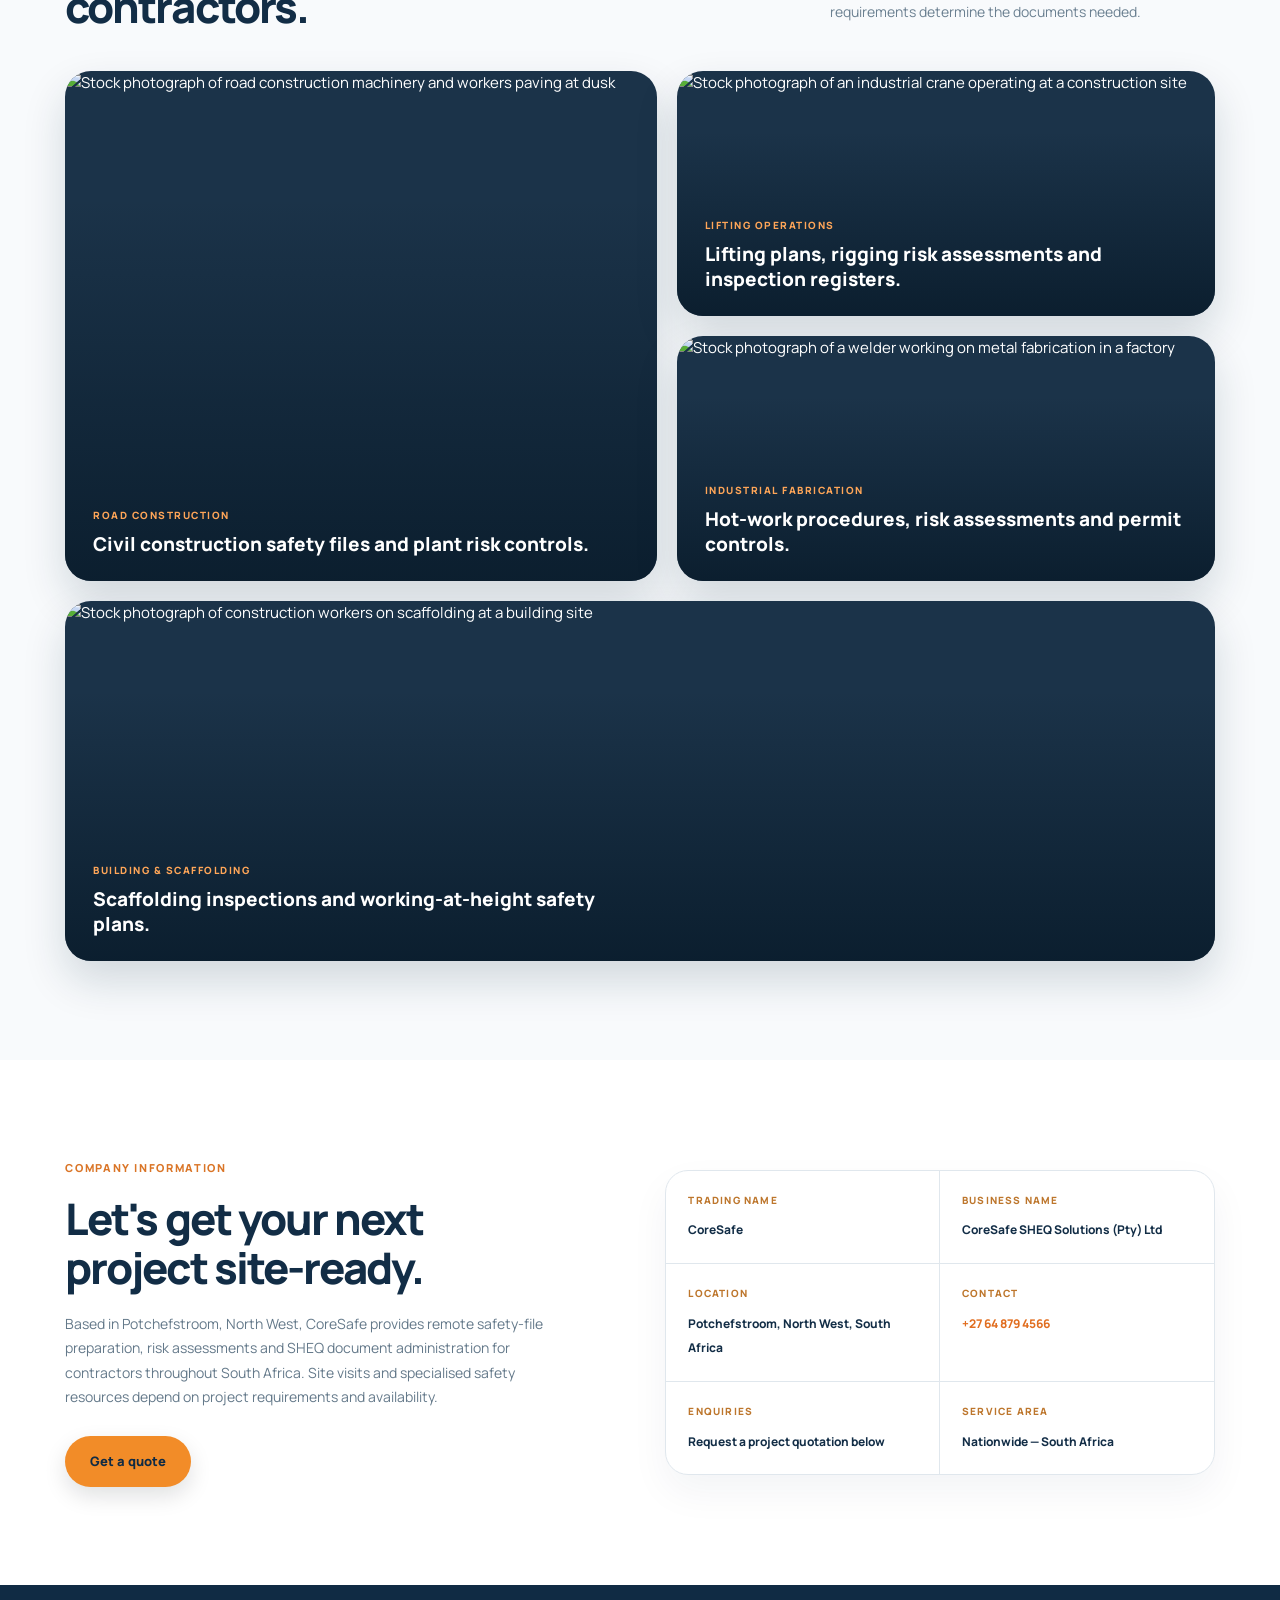
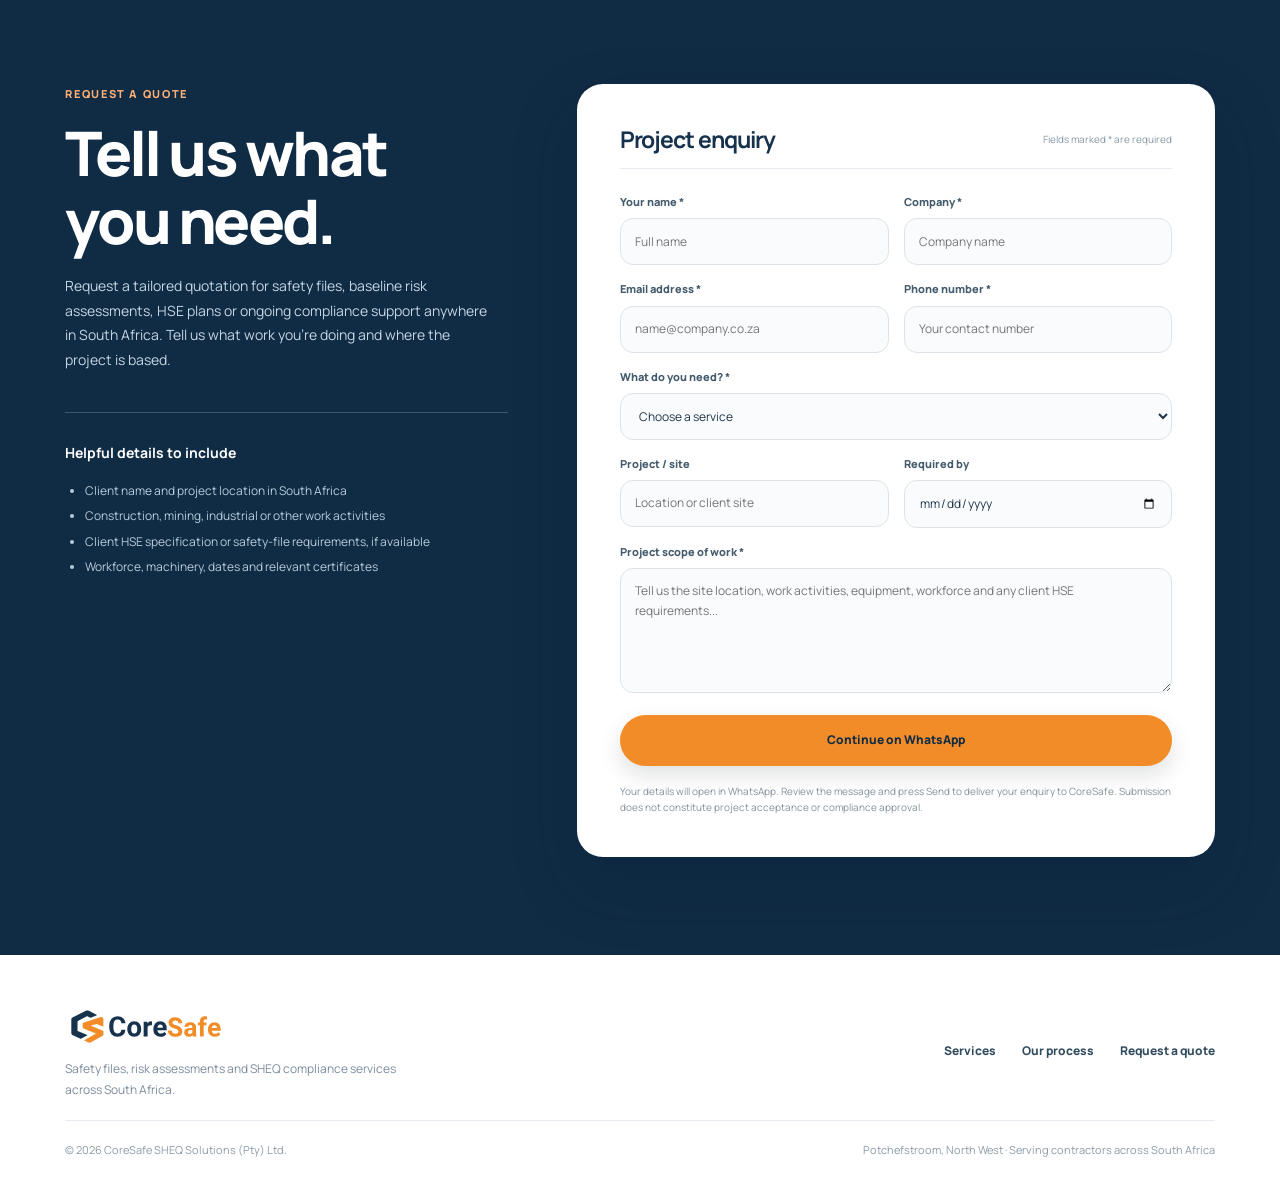
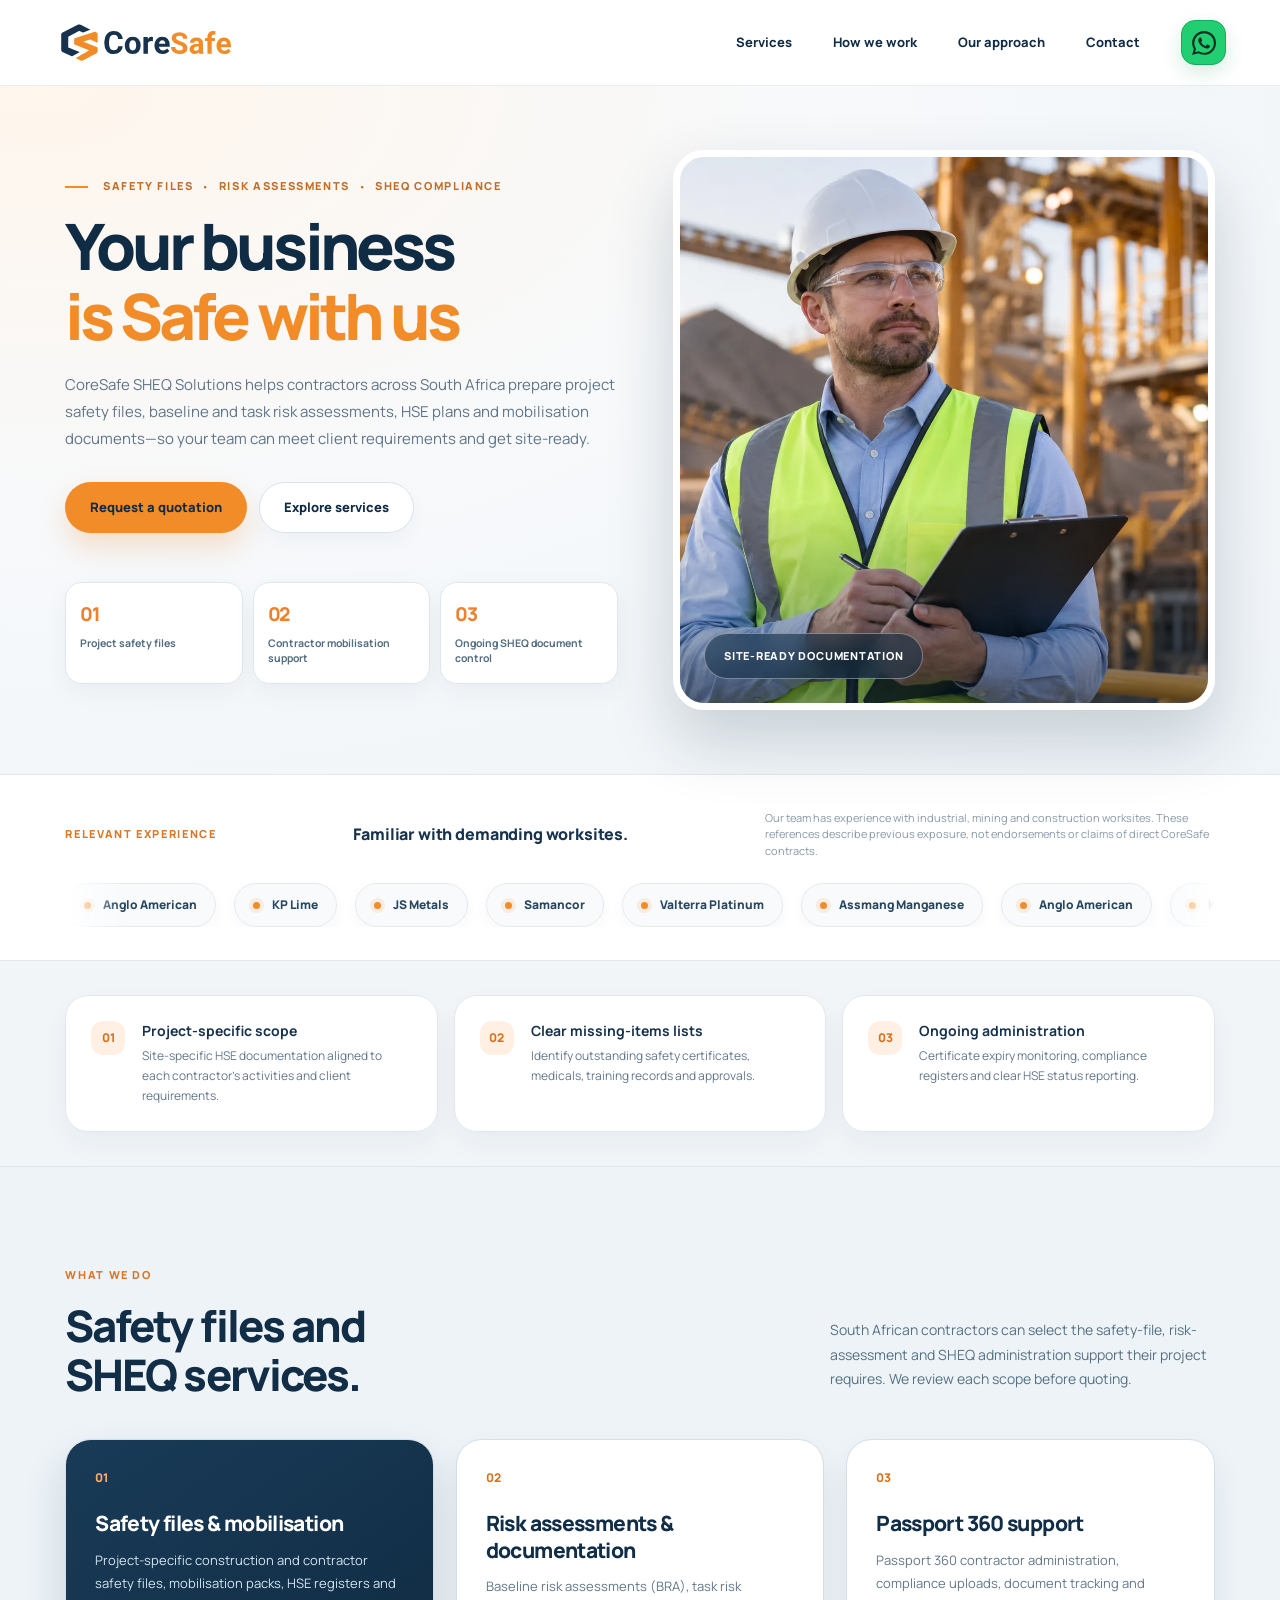
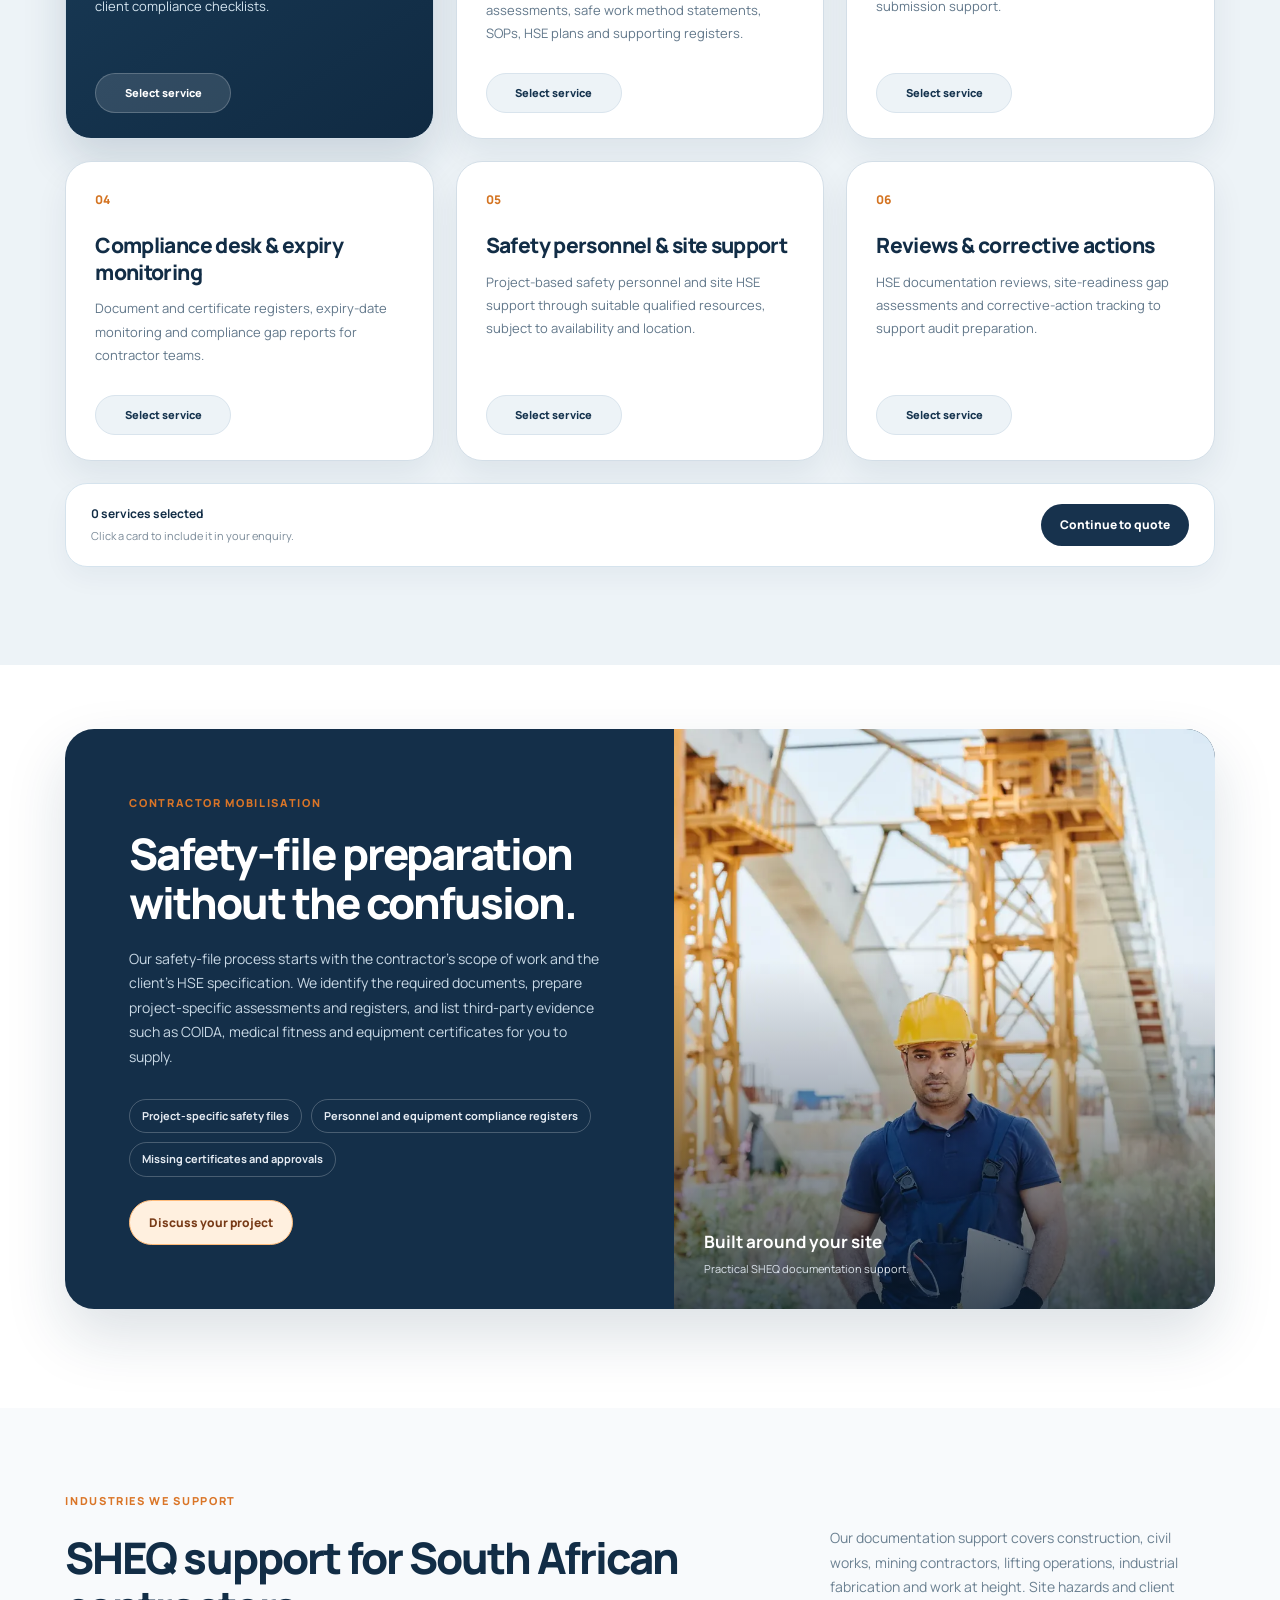
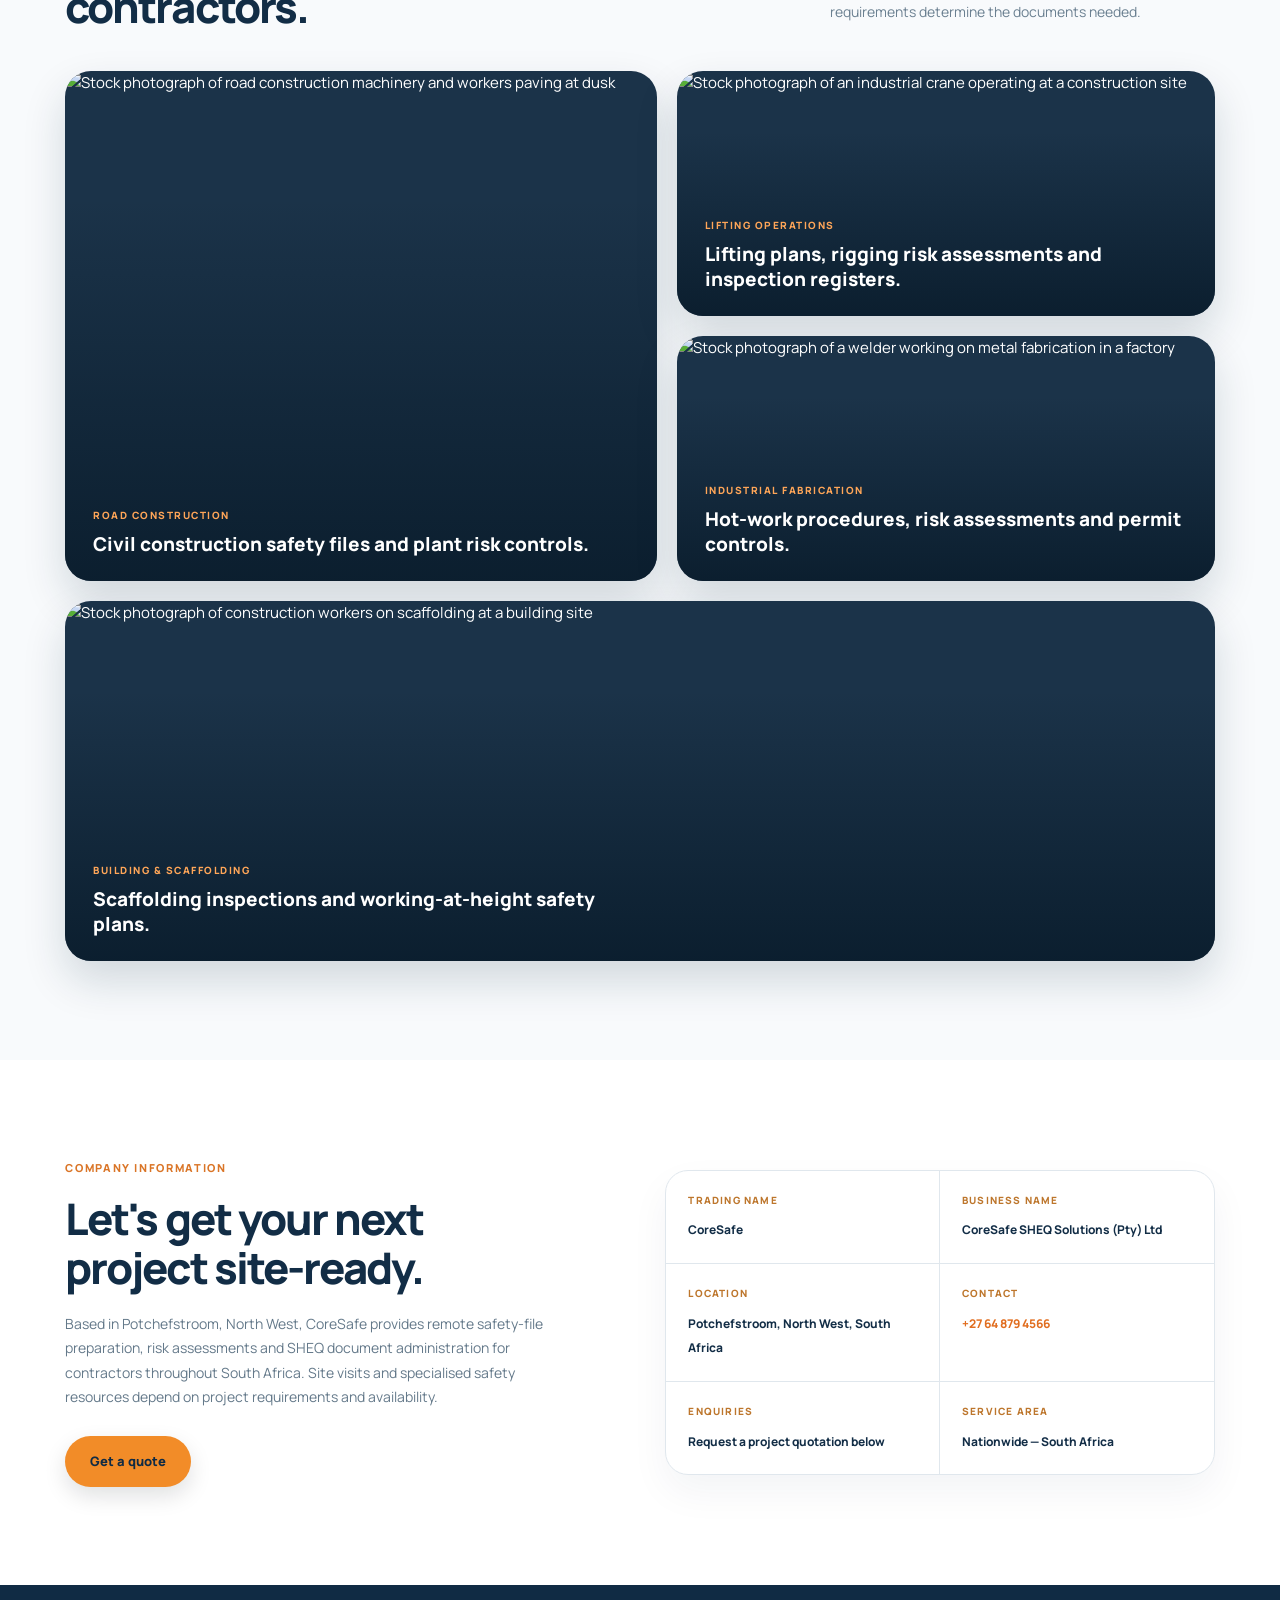
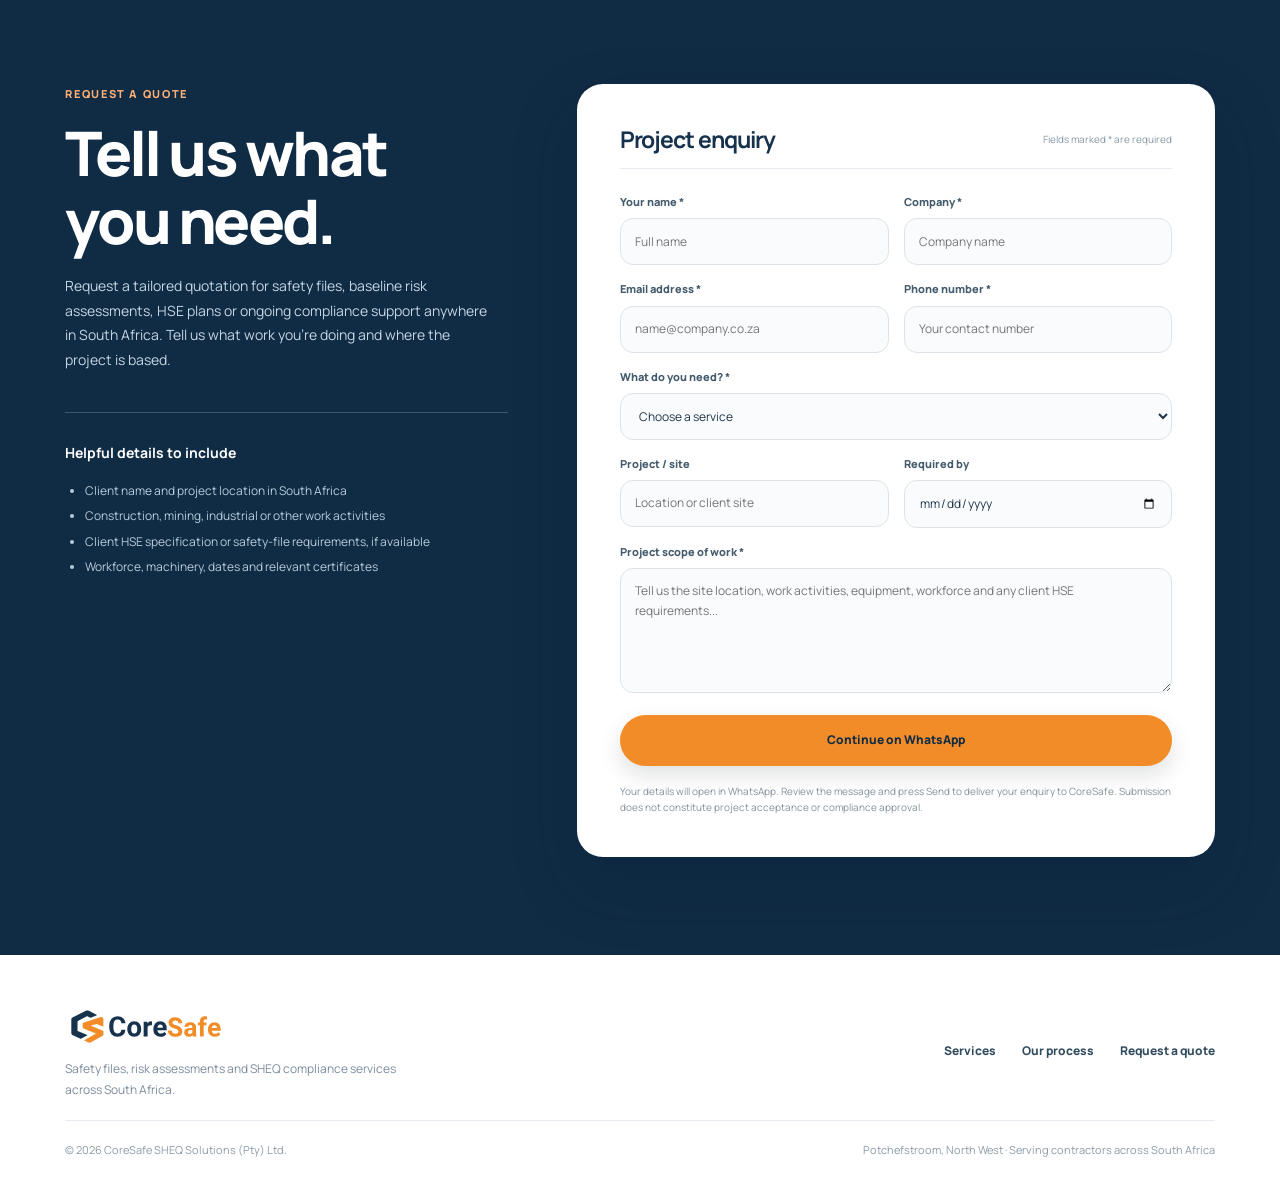
